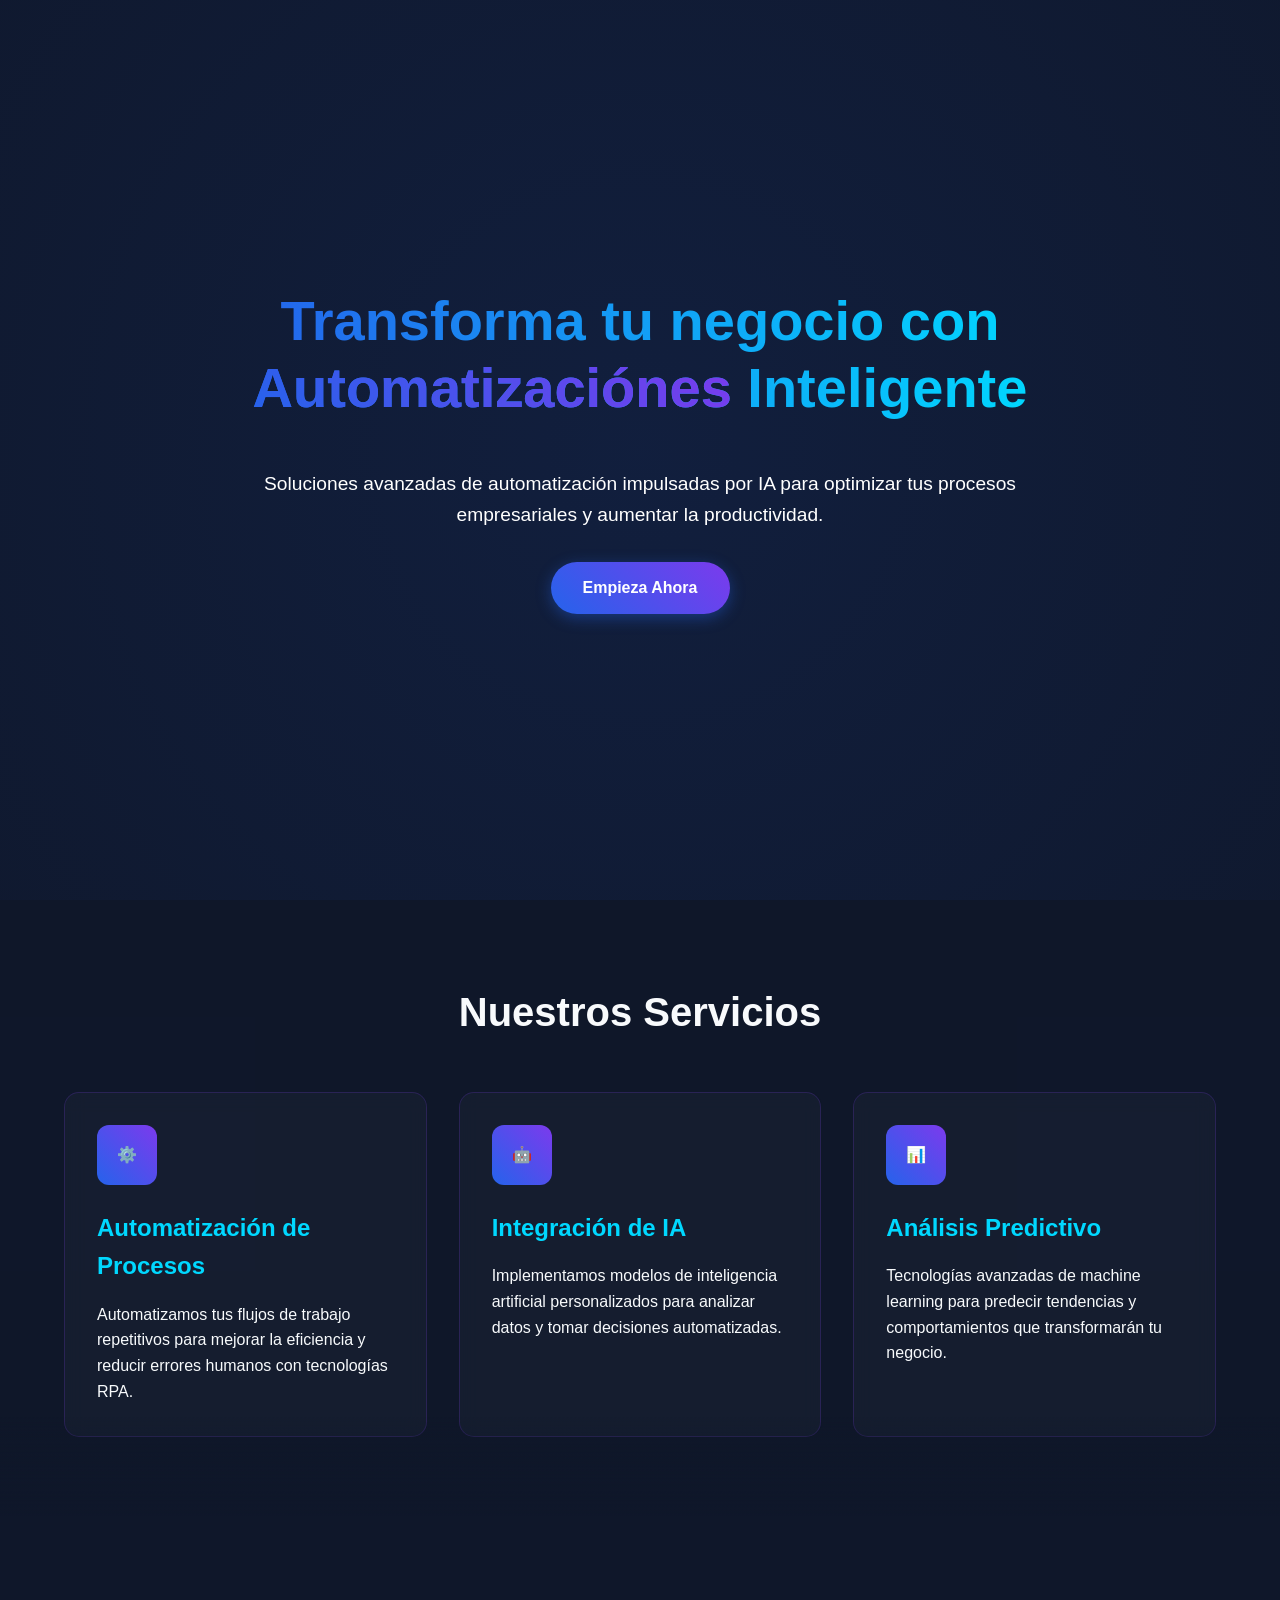
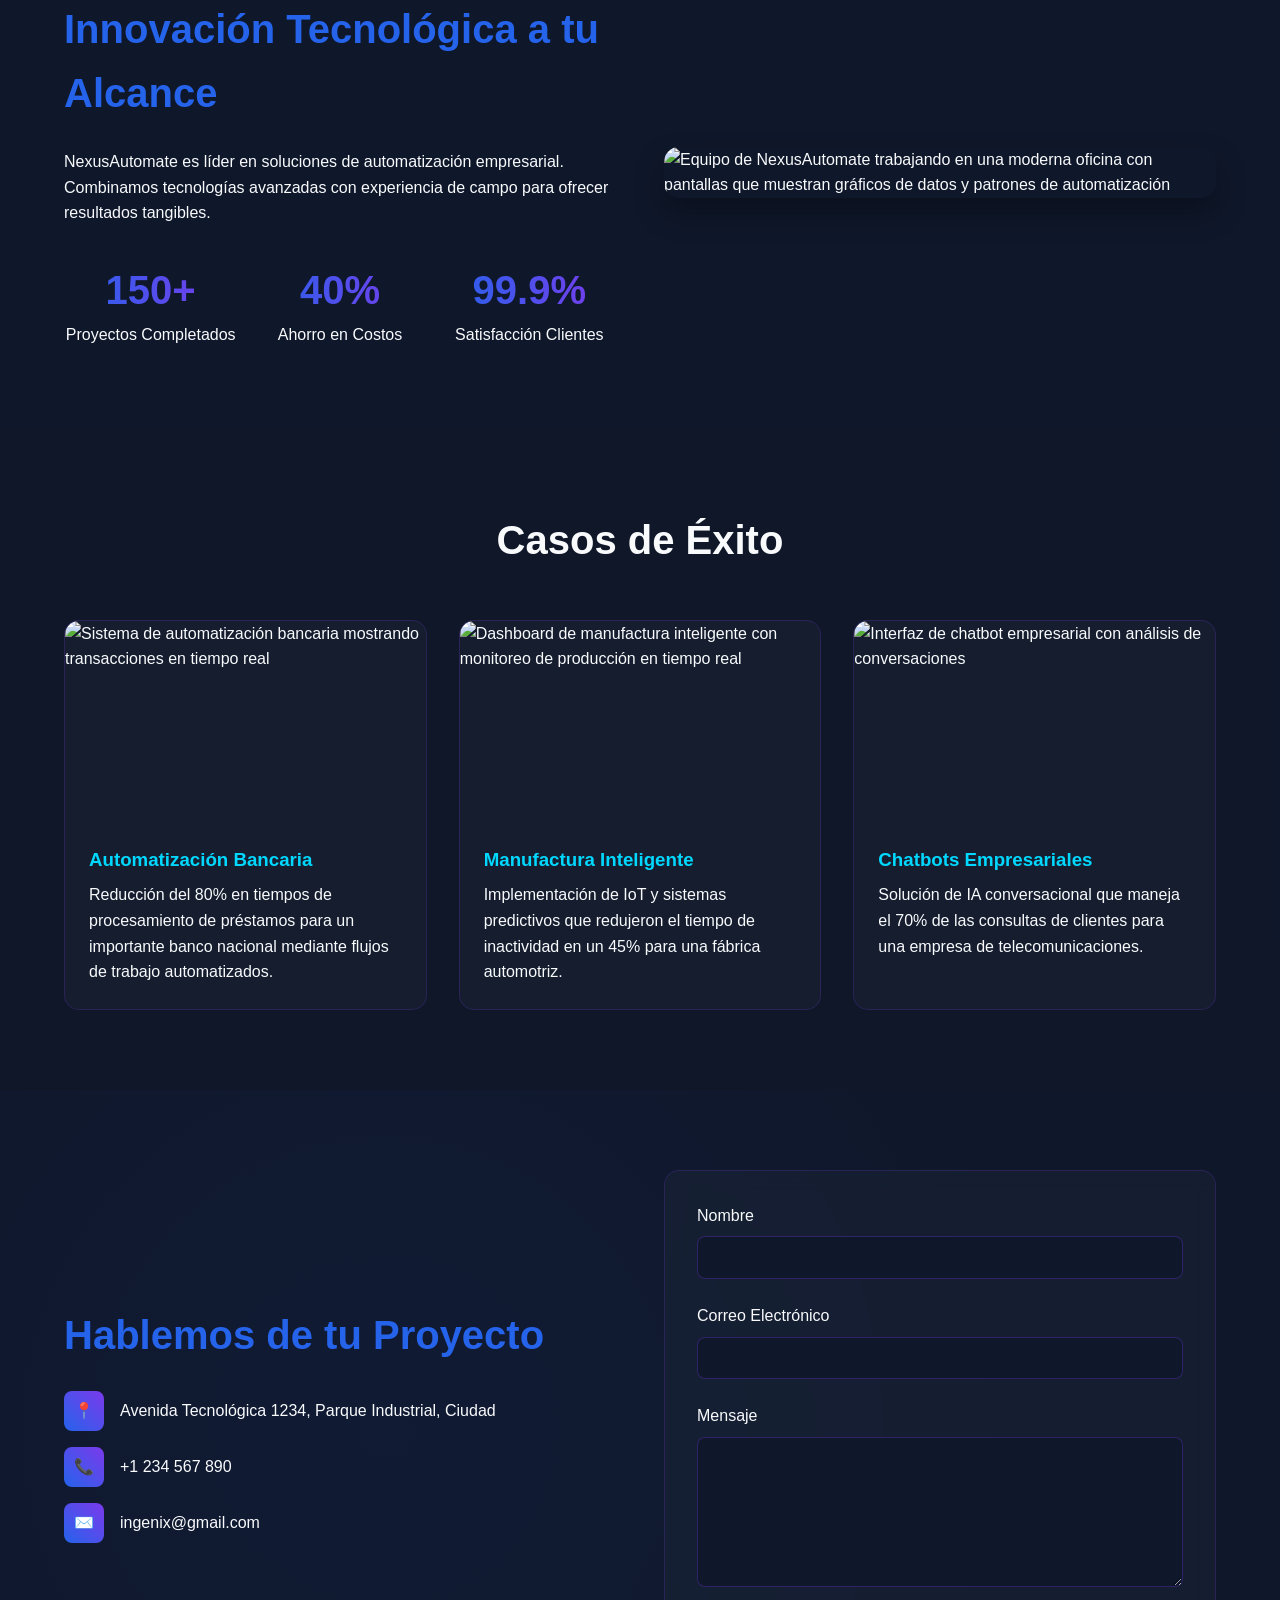
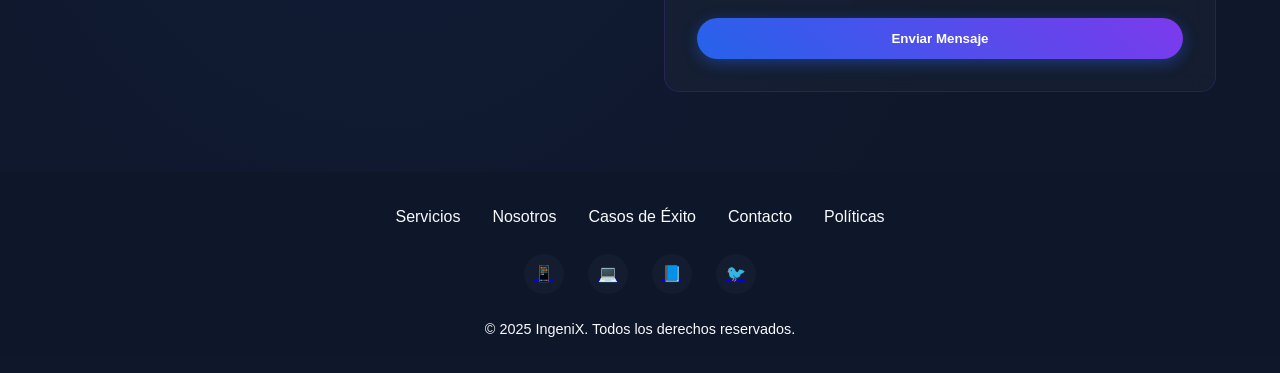
==== index.html @ 9fd2b4c0 "Add files via upload" ====
<!DOCTYPE html>
<html lang="es">
<head>
    <meta charset="UTF-8">
    <meta name="viewport" content="width=device-width, initial-scale=1.0">
    <title>IngeniX | Soluciones de Automatización Inteligentes</title>
    <link rel="stylesheet" href="style.css">
</head>
<body>
    <section class="hero">
        <div class="hero-content">
            <h1>Transforma tu negocio con <span class="floating" style="display: inline-block;">Automatizaciónes</span> Inteligente</h1>
            <p>Soluciones avanzadas de automatización impulsadas por IA para optimizar tus procesos empresariales y aumentar la productividad.</p>
            <a href="#contact" class="cta-button">Empieza Ahora</a>
        </div>
    </section>

    <section class="services" id="services">
        <div class="container">
            <h2 class="section-title">Nuestros Servicios</h2>
            <div class="services-grid">
                <div class="service-card">
                    <div class="service-icon">⚙️</div>
                    <h3>Automatización de Procesos</h3>
                    <p>Automatizamos tus flujos de trabajo repetitivos para mejorar la eficiencia y reducir errores humanos con tecnologías RPA.</p>
                </div>
                <div class="service-card">
                    <div class="service-icon">🤖</div>
                    <h3>Integración de IA</h3>
                    <p>Implementamos modelos de inteligencia artificial personalizados para analizar datos y tomar decisiones automatizadas.</p>
                </div>
                <div class="service-card">
                    <div class="service-icon">📊</div>
                    <h3>Análisis Predictivo</h3>
                    <p>Tecnologías avanzadas de machine learning para predecir tendencias y comportamientos que transformarán tu negocio.</p>
                </div>
            </div>
        </div>
    </section>

    <section class="about" id="about">
        <div class="container">
            <div class="about-content">
                <div class="about-text">
                    <h2>Innovación Tecnológica a tu Alcance</h2>
                    <p>NexusAutomate es líder en soluciones de automatización empresarial. Combinamos tecnologías avanzadas con experiencia de campo para ofrecer resultados tangibles.</p>

                    <div class="stats">
                        <div class="stat-item">
                            <div class="stat-value">150+</div>
                            <div>Proyectos Completados</div>
                        </div>
                        <div class="stat-item">
                            <div class="stat-value">40%</div>
                            <div>Ahorro en Costos</div>
                        </div>
                        <div class="stat-item">
                            <div class="stat-value">99.9%</div>
                            <div>Satisfacción Clientes</div>
                        </div>
                    </div>
                </div>
                <div class="about-image">
                    <img src="https://storage.googleapis.com/workspace-0f70711f-8b4e-4d94-86f1-2a93ccde5887/image/3422d095-129b-4bb7-bd1a-e7a0926d575b.png" alt="Equipo de NexusAutomate trabajando en una moderna oficina con pantallas que muestran gráficos de datos y patrones de automatización" />
                </div>
            </div>
        </div>
    </section>

    <section class="case-studies" id="cases">
        <div class="container">
            <h2 class="section-title">Casos de Éxito</h2>
            <div class="case-grid">
                <div class="case-card">
                    <div class="case-image">
                        <img src="https://storage.googleapis.com/workspace-0f70711f-8b4e-4d94-86f1-2a93ccde5887/image/0974083e-c2f6-4969-8694-b67a1f6c43ae.png" alt="Sistema de automatización bancaria mostrando transacciones en tiempo real" />
                    </div>
                    <div class="case-content">
                        <h3>Automatización Bancaria</h3>
                        <p>Reducción del 80% en tiempos de procesamiento de préstamos para un importante banco nacional mediante flujos de trabajo automatizados.</p>
                    </div>
                </div>
                <div class="case-card">
                    <div class="case-image">
                        <img src="https://storage.googleapis.com/workspace-0f70711f-8b4e-4d94-86f1-2a93ccde5887/image/84c6c87b-a463-4260-8900-f6d0f84d41d7.png" alt="Dashboard de manufactura inteligente con monitoreo de producción en tiempo real" />
                    </div>
                    <div class="case-content">
                        <h3>Manufactura Inteligente</h3>
                        <p>Implementación de IoT y sistemas predictivos que redujeron el tiempo de inactividad en un 45% para una fábrica automotriz.</p>
                    </div>
                </div>
                <div class="case-card">
                    <div class="case-image">
                        <img src="https://storage.googleapis.com/workspace-0f70711f-8b4e-4d94-86f1-2a93ccde5887/image/a8f87704-43f7-4718-9795-be87375d8d53.png" alt="Interfaz de chatbot empresarial con análisis de conversaciones" />
                    </div>
                    <div class="case-content">
                        <h3>Chatbots Empresariales</h3>
                        <p>Solución de IA conversacional que maneja el 70% de las consultas de clientes para una empresa de telecomunicaciones.</p>
                    </div>
                </div>
            </div>
        </div>
    </section>

    <section class="contact" id="contact">
        <div class="container">
            <div class="contact-container">
                <div class="contact-info">
                    <h2>Hablemos de tu Proyecto</h2>
                    <div class="contact-item">
                        <div class="contact-icon">📍</div>
                        <div>Avenida Tecnológica 1234, Parque Industrial, Ciudad</div>
                    </div>
                    <div class="contact-item">
                        <div class="contact-icon">📞</div>
                        <div>+1 234 567 890</div>
                    </div>
                    <div class="contact-item">
                        <div class="contact-icon">✉️</div>
                        <div>ingenix@gmail.com</div>
                    </div>
                </div>
                <div class="contact-form">
                    <form id="contactForm">
                        <div class="form-group">
                            <label for="name">Nombre</label>
                            <input type="text" id="name" class="form-control" required>
                        </div>
                        <div class="form-group">
                            <label for="email">Correo Electrónico</label>
                            <input type="email" id="email" class="form-control" required>
                        </div>
                        <div class="form-group">
                            <label for="message">Mensaje</label>
                            <textarea id="message" class="form-control" required></textarea>
                        </div>
                        <button type="submit" class="cta-button" style="width: 100%;">Enviar Mensaje</button>
                    </form>
                </div>
            </div>
        </div>
    </section>

    <footer>
        <div class="container">
            <div class="footer-links">
                <a href="#services">Servicios</a>
                <a href="#about">Nosotros</a>
                <a href="#cases">Casos de Éxito</a>
                <a href="#contact">Contacto</a>
                <a href="#">Políticas</a>
            </div>
            <div class="social-links">
                <a href="#" class="social-link">📱</a>
                <a href="#" class="social-link">💻</a>
                <a href="#" class="social-link">📘</a>
                <a href="#" class="social-link">🐦</a>
            </div>
            <div class="copyright">
                © 2025 IngeniX. Todos los derechos reservados.
            </div>
        </div>
    </footer>

    <script>
        // Smooth scrolling for anchor links
        document.querySelectorAll('a[href^="#"]').forEach(anchor => {
            anchor.addEventListener('click', function (e) {
                e.preventDefault();

                document.querySelector(this.getAttribute('href')).scrollIntoView({
                    behavior: 'smooth'
                });
            });
        });

        // Form submission
        document.getElementById('contactForm').addEventListener('submit', function(e) {
            e.preventDefault();
            alert('Gracias por tu mensaje. Nos pondremos en contacto contigo pronto.');
            this.reset();
        });

        // Animation on scroll
        function animateOnScroll() {
            const elements = document.querySelectorAll('.service-card, .case-card, .stat-item');

            elements.forEach(element => {
                const elementPosition = element.getBoundingClientRect().top;
                const screenPosition = window.innerHeight / 1.3;

                if(elementPosition < screenPosition) {
                    element.style.opacity = '1';
                    element.style.transform = 'translateY(0)';
                }
            });
        }

        // Initialize elements with opacity 0 for animation
        document.querySelectorAll('.service-card, .case-card, .stat-item').forEach(element => {
            element.style.opacity = '0';
            element.style.transform = 'translateY(20px)';
            element.style.transition = 'all 0.6s ease';
        });

        window.addEventListener('scroll', animateOnScroll);
        window.addEventListener('load', animateOnScroll);
    </script>
</body>
</html>
---- style.css ----
:root {
            --primary: #2563eb;
            --primary-dark: #1d4ed8;
            --secondary: #7c3aed;
            --accent: #00d8ff;
            --dark: #0f172a;
            --light: #f8fafc;
            --gray: #64748b;
            --success: #10b981;
        }

        * {
            margin: 0;
            padding: 0;
            box-sizing: border-box;
            font-family: 'Segoe UI', Tahoma, Geneva, Verdana, sans-serif;
        }

        body {
            background-color: var(--dark);
            color: var(--light);
            line-height: 1.6;
        }

        .container {
            width: 90%;
            max-width: 1200px;
            margin: 0 auto;
        }

        /* Hero Section */
        .hero {
            height: 100vh;
            display: flex;
            flex-direction: column;
            justify-content: center;
            position: relative;
            overflow: hidden;
        }

        .hero::before {
            content: '';
            position: absolute;
            top: -50%;
            left: -50%;
            width: 200%;
            height: 200%;
            background: radial-gradient(circle, rgba(37,99,235,0.1) 0%, rgba(0,0,0,0) 70%);
            animation: pulse 15s infinite alternate;
            z-index: -1;
        }

        @keyframes pulse {
            0% { transform: scale(1); opacity: 0.5; }
            100% { transform: scale(1.2); opacity: 0.8; }
        }

        .hero-content {
            text-align: center;
            max-width: 800px;
            margin: 0 auto;
        }

        .hero h1 {
            font-size: 3.5rem;
            margin-bottom: 1.5rem;
            background: linear-gradient(to right, var(--primary), var(--accent));
            -webkit-background-clip: text;
            -webkit-text-fill-color: transparent;
            line-height: 1.2;
        }

        .hero p {
            font-size: 1.2rem;
            color: var(--gray);
            margin-bottom: 2rem;
            color: white;
        }

        .cta-button {
            display: inline-block;
            padding: 0.8rem 2rem;
            background: linear-gradient(45deg, var(--primary), var(--secondary));
            color: white;
            border-radius: 50px;
            text-decoration: none;
            font-weight: bold;
            transition: all 0.3s ease;
            border: none;
            cursor: pointer;
            box-shadow: 0 4px 15px rgba(37, 99, 235, 0.4);
        }

        .cta-button:hover {
            transform: translateY(-3px);
            box-shadow: 0 8px 20px rgba(37, 99, 235, 0.6);
        }

        /* Services Section */
        .services {
            padding: 5rem 0;
            background-color: rgba(15, 23, 42, 0.8);
            position: relative;
        }

        .services::after {
            content: '';
            position: absolute;
            bottom: 0;
            left: 0;
            width: 100%;
            height: 100px;
            background: linear-gradient(to bottom, rgba(15,23,42,0), var(--dark));
            z-index: 1;
        }

        .section-title {
            text-align: center;
            margin-bottom: 3rem;
            font-size: 2.5rem;
        }

        .services-grid {
            display: grid;
            grid-template-columns: repeat(auto-fit, minmax(300px, 1fr));
            gap: 2rem;
        }

        .service-card {
            background: rgba(30, 41, 59, 0.4);
            border-radius: 15px;
            padding: 2rem;
            transition: all 0.3s ease;
            backdrop-filter: blur(10px);
            border: 1px solid rgba(124, 58, 237, 0.2);
        }

        .service-card:hover {
            transform: translateY(-10px);
            box-shadow: 0 15px 30px rgba(37, 99, 235, 0.2);
            border-color: rgba(124, 58, 237, 0.5);
        }

        .service-icon {
            width: 60px;
            height: 60px;
            background: linear-gradient(45deg, var(--primary), var(--secondary));
            border-radius: 12px;
            display: flex;
            align-items: center;
            justify-content: center;
            margin-bottom: 1.5rem;
        }

        .service-card h3 {
            font-size: 1.5rem;
            margin-bottom: 1rem;
            color: var(--accent);
        }

        /* About Section */
        .about {
            padding: 5rem 0;
            position: relative;
        }

        .about-content {
            display: grid;
            grid-template-columns: 1fr 1fr;
            gap: 3rem;
            align-items: center;
        }

        .about-image {
            position: relative;
            border-radius: 15px;
            overflow: hidden;
            box-shadow: 0 15px 30px rgba(0, 0, 0, 0.3);
        }

        .about-image img {
            width: 100%;
            height: auto;
            display: block;
        }

        .about-text h2 {
            font-size: 2.5rem;
            margin-bottom: 1.5rem;
            color: var(--primary);
        }

        .stats {
            display: grid;
            grid-template-columns: repeat(3, 1fr);
            gap: 1rem;
            margin-top: 2rem;
        }

        .stat-item {
            text-align: center;
        }

        .stat-value {
            font-size: 2.5rem;
            font-weight: bold;
            background: linear-gradient(to right, var(--primary), var(--secondary));
            -webkit-background-clip: text;
            -webkit-text-fill-color: transparent;
        }

        /* Case Studies */
        .case-studies {
            padding: 5rem 0;
            background: rgba(15, 23, 42, 0.8);
        }

        .case-grid {
            display: grid;
            grid-template-columns: repeat(auto-fit, minmax(300px, 1fr));
            gap: 2rem;
        }

        .case-card {
            background: rgba(30, 41, 59, 0.4);
            border-radius: 15px;
            overflow: hidden;
            transition: all 0.3s ease;
            border: 1px solid rgba(124, 58, 237, 0.2);
        }

        .case-card:hover {
            transform: translateY(-10px);
            box-shadow: 0 15px 30px rgba(37, 99, 235, 0.2);
        }

        .case-image {
            height: 200px;
            overflow: hidden;
        }

        .case-image img {
            width: 100%;
            height: 100%;
            object-fit: cover;
            transition: transform 0.5s ease;
        }

        .case-card:hover .case-image img {
            transform: scale(1.1);
        }

        .case-content {
            padding: 1.5rem;
        }

        .case-content h3 {
            margin-bottom: 0.5rem;
            color: var(--accent);
        }

        /* Contact Section */
        .contact {
            padding: 5rem 0;
            position: relative;
        }

        .contact::before {
            content: '';
            position: absolute;
            top: 0;
            left: 0;
            width: 100%;
            height: 100%;
            background: radial-gradient(circle at 30% 50%, rgba(37,99,235,0.05) 0%, rgba(0,0,0,0) 70%);
            z-index: -1;
        }

        .contact-container {
            display: grid;
            grid-template-columns: 1fr 1fr;
            gap: 3rem;
        }

        .contact-info {
            display: flex;
            flex-direction: column;
            justify-content: center;
        }

        .contact-info h2 {
            font-size: 2.5rem;
            margin-bottom: 1.5rem;
            color: var(--primary);
        }

        .contact-item {
            display: flex;
            align-items: center;
            margin-bottom: 1rem;
        }

        .contact-icon {
            width: 40px;
            height: 40px;
            background: linear-gradient(45deg, var(--primary), var(--secondary));
            border-radius: 8px;
            display: flex;
            align-items: center;
            justify-content: center;
            margin-right: 1rem;
        }

        .contact-form {
            background: rgba(30, 41, 59, 0.4);
            border-radius: 15px;
            padding: 2rem;
            backdrop-filter: blur(10px);
            border: 1px solid rgba(124, 58, 237, 0.2);
        }

        .form-group {
            margin-bottom: 1.5rem;
        }

        .form-group label {
            display: block;
            margin-bottom: 0.5rem;
            color: var(--white);
        }

        .form-control {
            width: 100%;
            padding: 0.8rem 1rem;
            background: rgba(15, 23, 42, 0.7);
            border: 1px solid rgba(124, 58, 237, 0.3);
            border-radius: 8px;
            color: white;
            transition: all 0.3s ease;
        }

        .form-control:focus {
            outline: none;
            border-color: var(--accent);
            box-shadow: 0 0 10px rgba(0, 216, 255, 0.3);
        }

        textarea.form-control {
            min-height: 150px;
            resize: vertical;
        }

        /* Footer */
        footer {
            padding: 2rem 0;
            background: rgba(15, 23, 42, 0.9);
            text-align: center;
        }

        .footer-links {
            display: flex;
            justify-content: center;
            gap: 2rem;
            margin-bottom: 1.5rem;
        }

        .footer-links a {
            color: var(--white);
            text-decoration: none;
            transition: color 0.3s ease;
        }

        .footer-links a:hover {
            color: var(--accent);
        }

        .social-links {
            display: flex;
            justify-content: center;
            gap: 1.5rem;
            margin-bottom: 1.5rem;
        }

        .social-link {
            width: 40px;
            height: 40px;
            background: rgba(30, 41, 59, 0.4);
            border-radius: 50%;
            display: flex;
            align-items: center;
            justify-content: center;
            transition: all 0.3s ease;
        }

        .social-link:hover {
            background: linear-gradient(45deg, var(--primary), var(--secondary));
            transform: translateY(-5px);
        }

        .copyright {
            color: var(--white);
            font-size: 0.9rem;
        }

        /* Responsive Design */
        @media (max-width: 992px) {
            .hero h1 {
                font-size: 2.8rem;
            }

            .about-content {
                grid-template-columns: 1fr;
            }

            .about-image {
                order: -1;
            }

            .contact-container {
                grid-template-columns: 1fr;
            }
        }

        @media (max-width: 768px) {
            .hero h1 {
                font-size: 2.2rem;
            }

            .hero p {
                font-size: 1rem;
            }

            .section-title {
                font-size: 2rem;
            }

            .stats {
                grid-template-columns: 1fr;
                gap: 1.5rem;
            }
        }

        /* Animations */
        @keyframes float {
            0%, 100% { transform: translateY(0); }
            50% { transform: translateY(-20px); }
        }

        .floating {
            animation: float 6s ease-in-out infinite;
           font-size: 3.5rem;
            margin-bottom: 1.5rem;
            background: linear-gradient(45deg, var(--primary), var(--secondary));
            -webkit-background-clip: text;
            -webkit-text-fill-color: transparent;
            line-height: 1.2;
        }
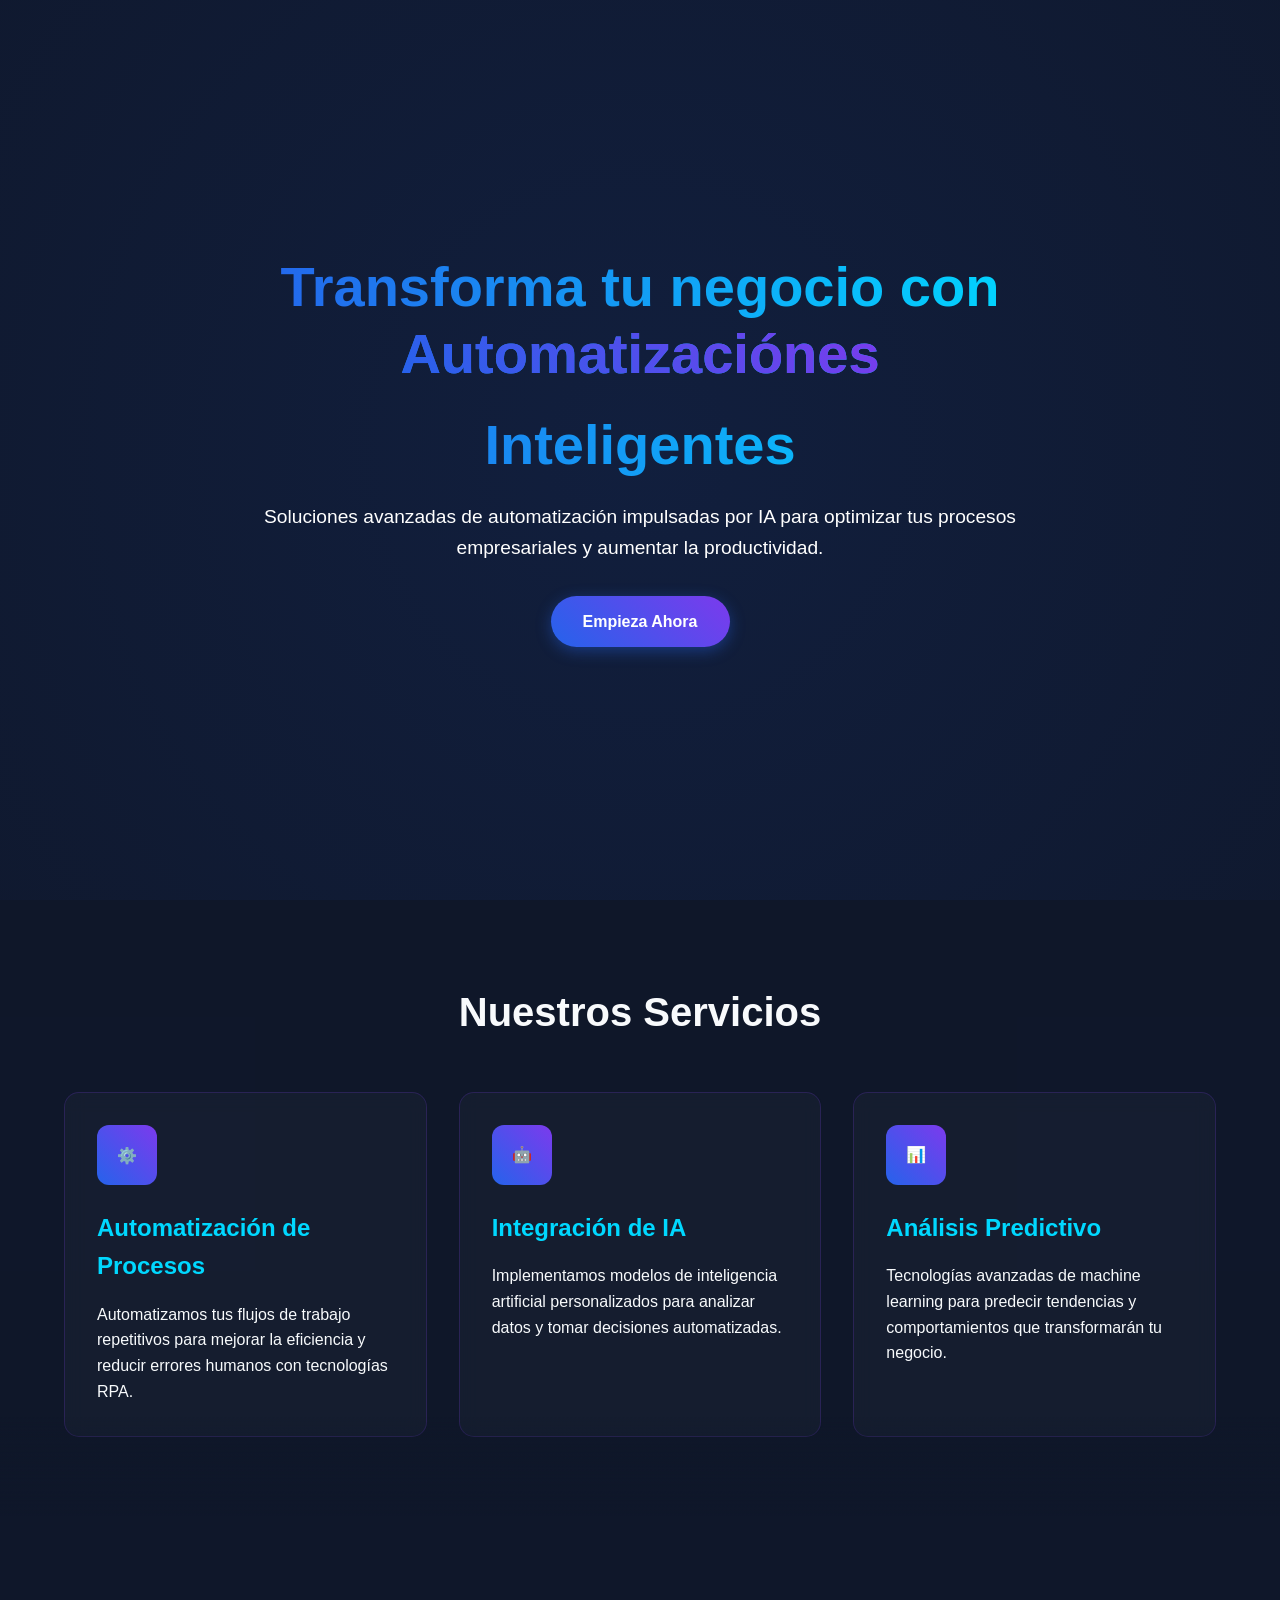
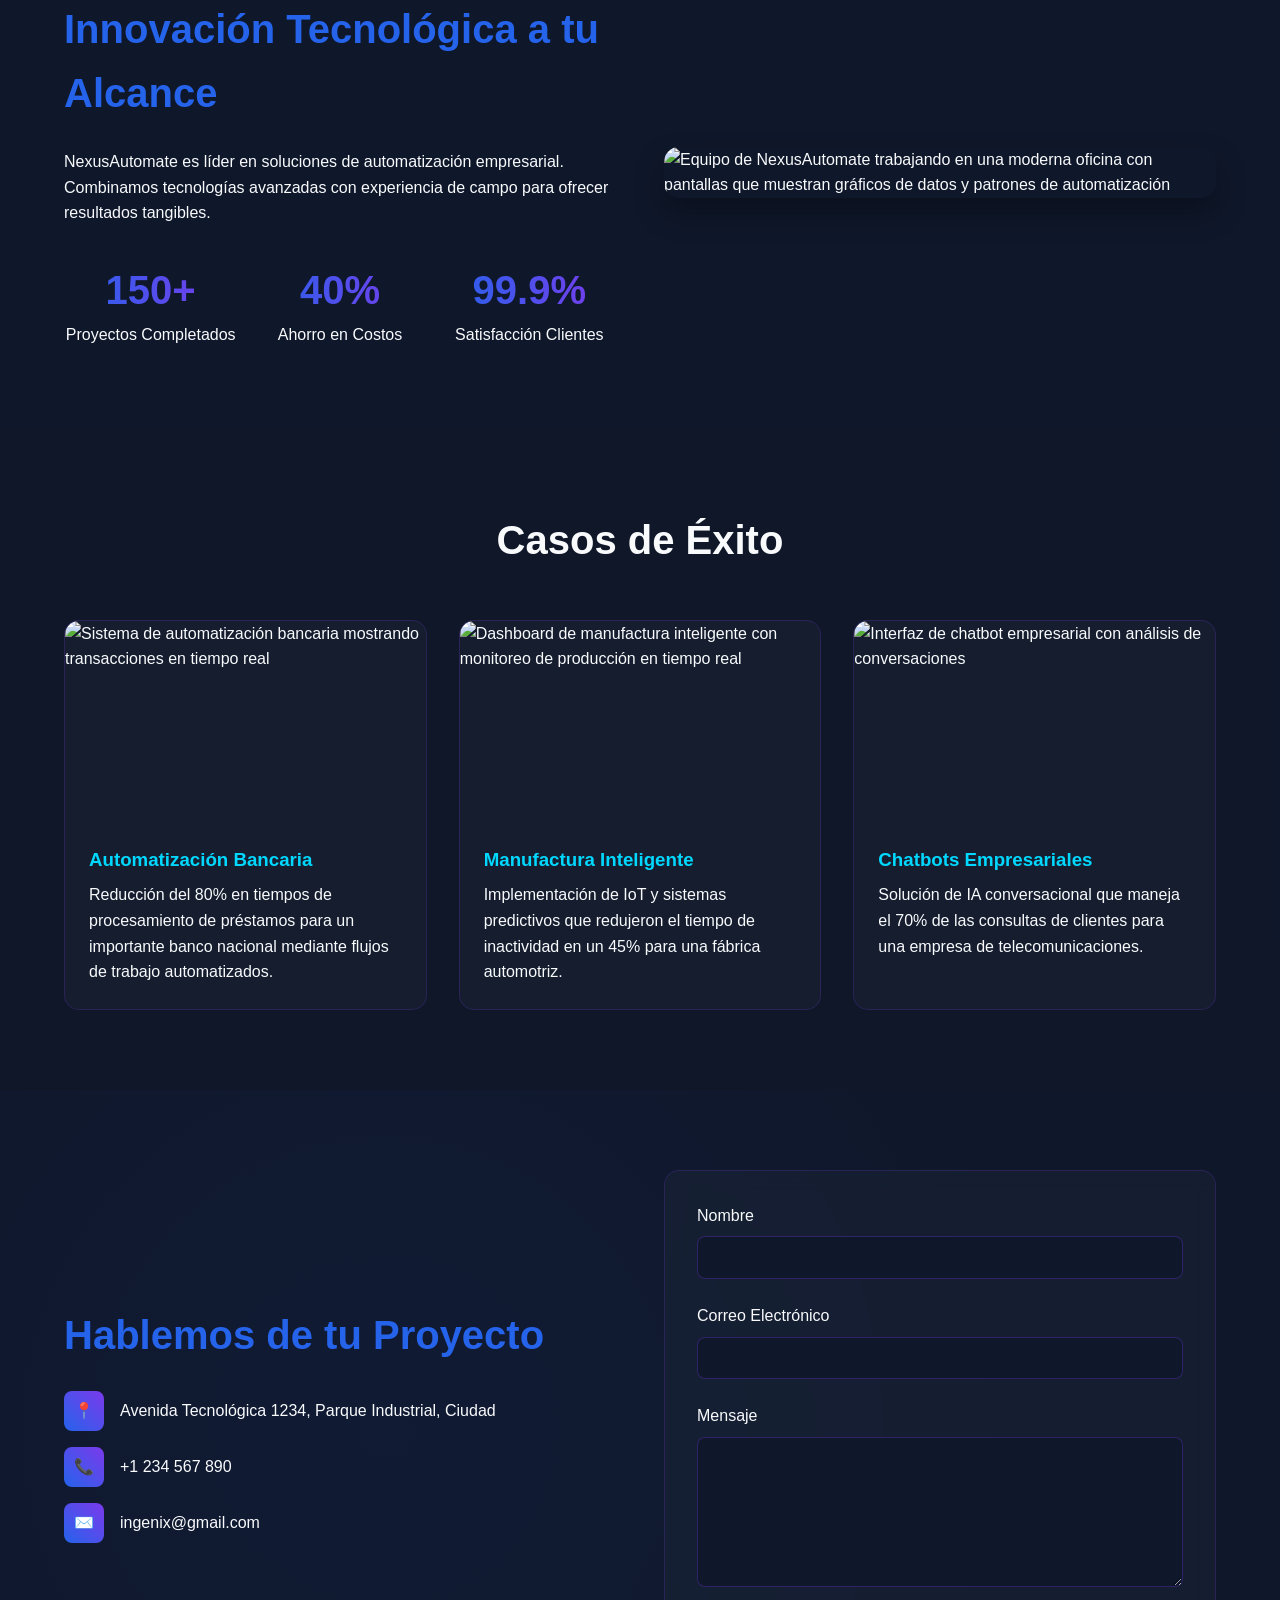
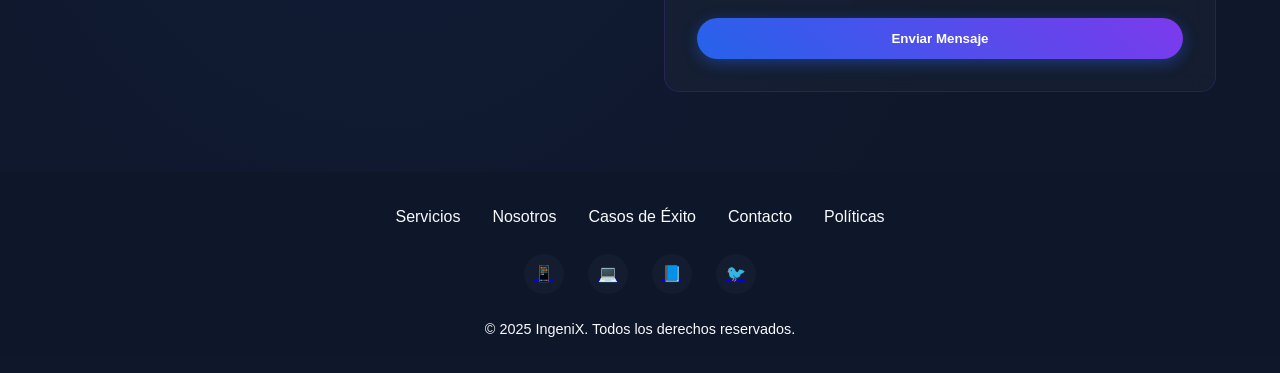
==== commit 7a488d7d: "Update index.html" ====
--- a/index.html
+++ b/index.html
@@ -9,7 +9,7 @@
 <body>
     <section class="hero">
         <div class="hero-content">
-            <h1>Transforma tu negocio con <span class="floating" style="display: inline-block;">Automatizaciónes</span> Inteligente</h1>
+            <h1>Transforma tu negocio con <span class="floating" style="display: inline-block;">Automatizaciónes</span> Inteligentes</h1>
             <p>Soluciones avanzadas de automatización impulsadas por IA para optimizar tus procesos empresariales y aumentar la productividad.</p>
             <a href="#contact" class="cta-button">Empieza Ahora</a>
         </div>
@@ -207,4 +207,4 @@
         window.addEventListener('load', animateOnScroll);
     </script>
 </body>
-</html>+</html>
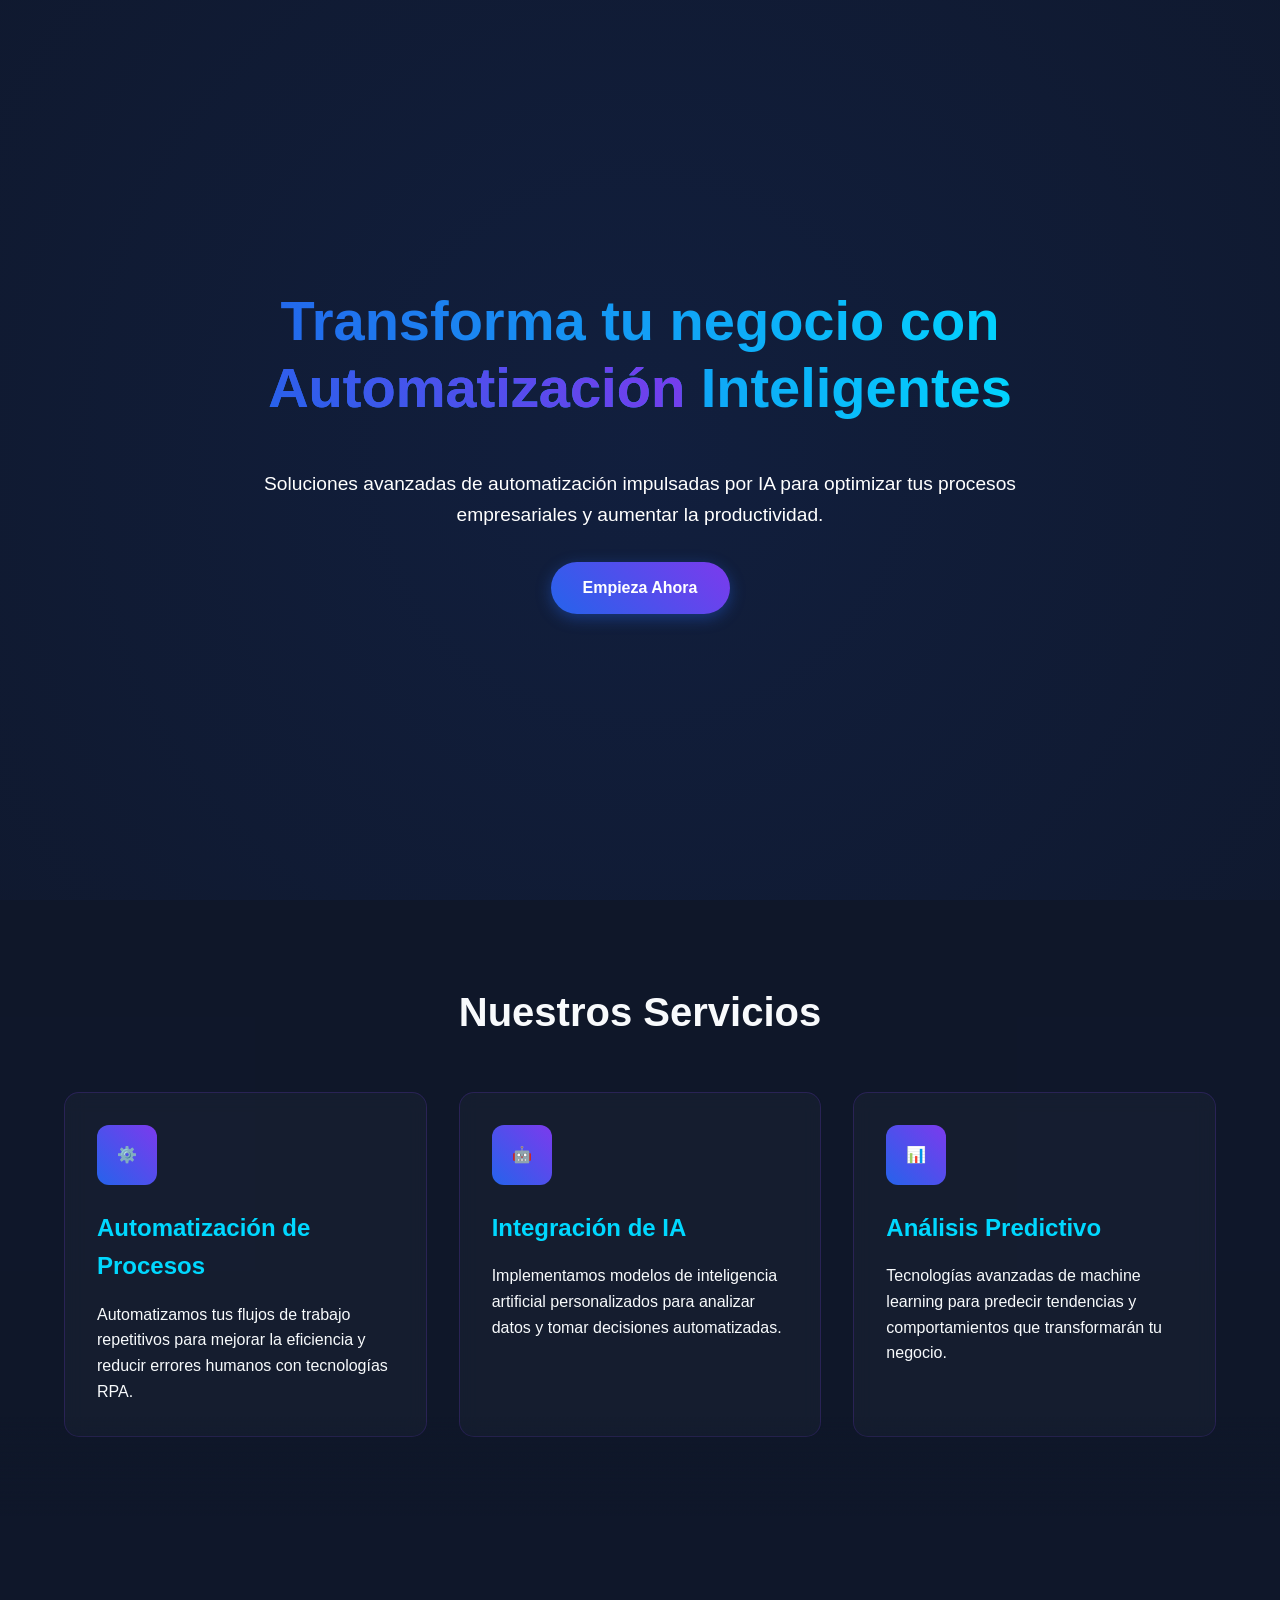
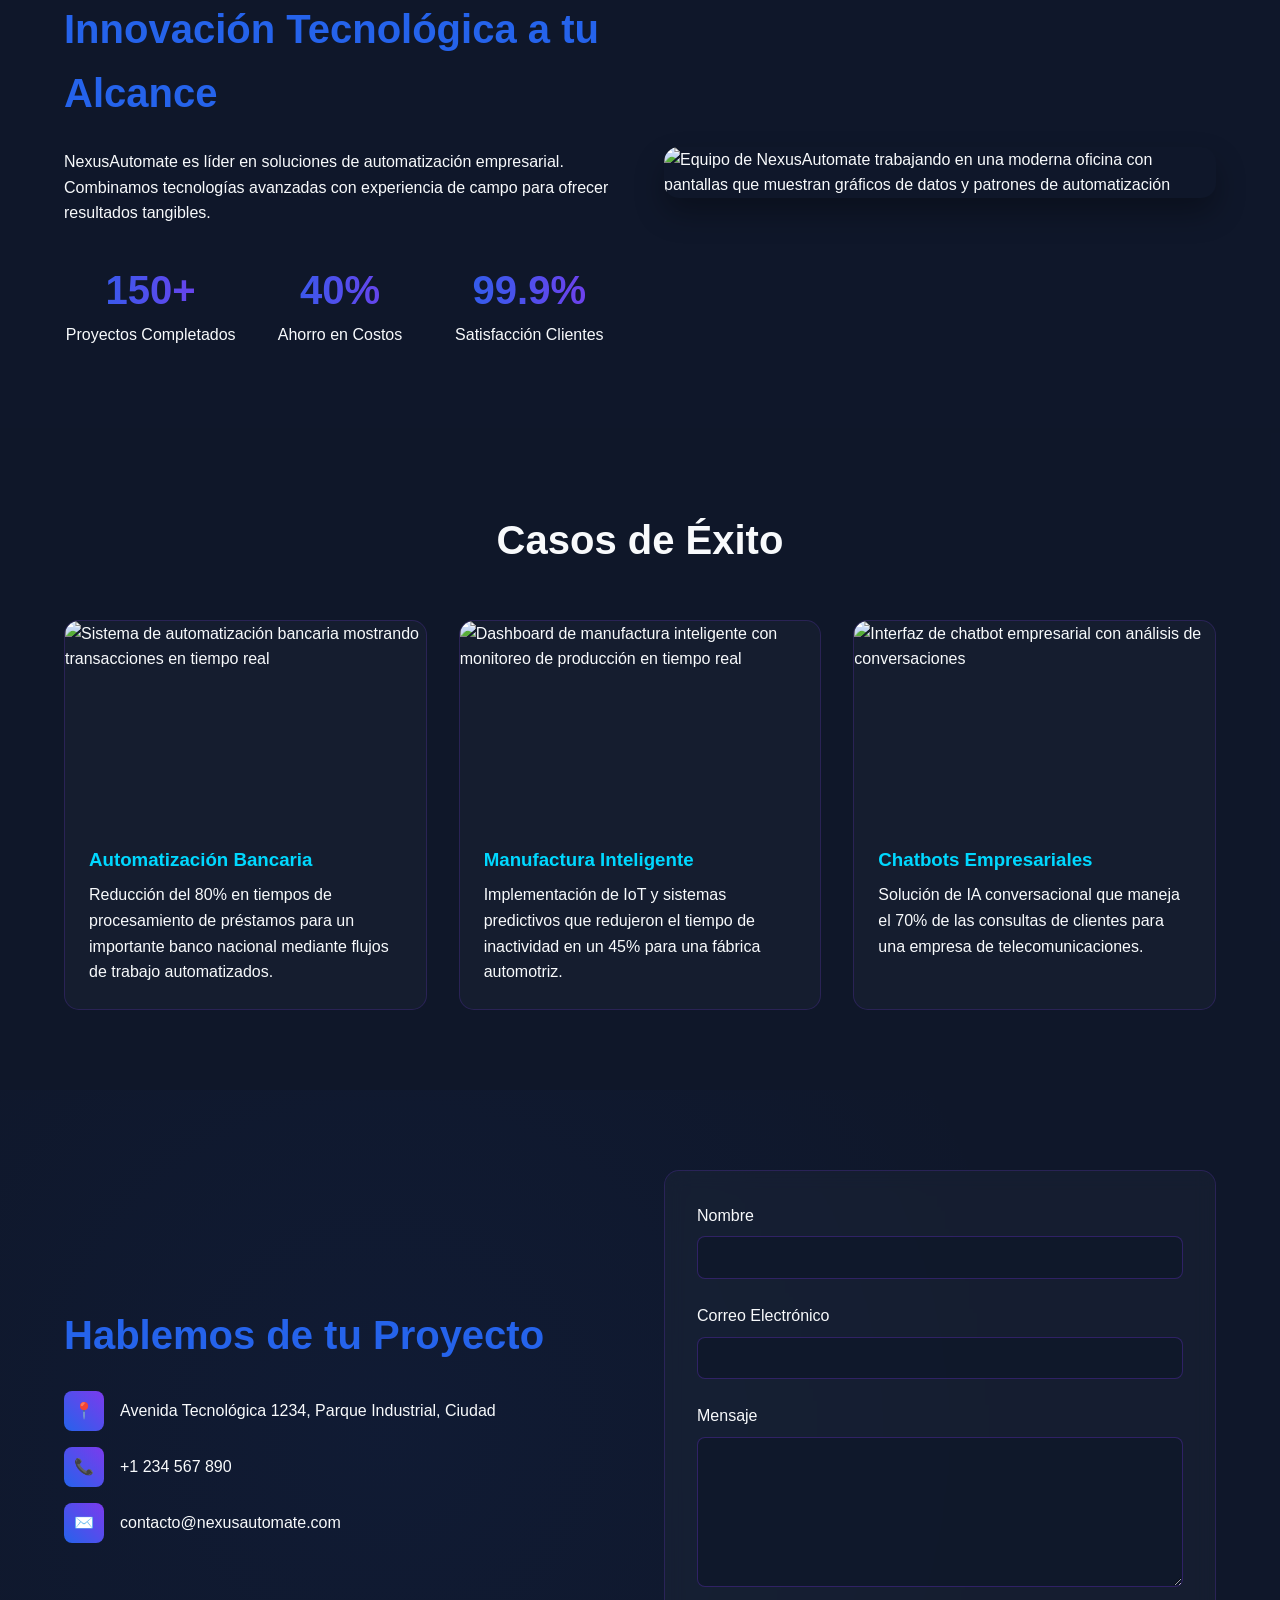
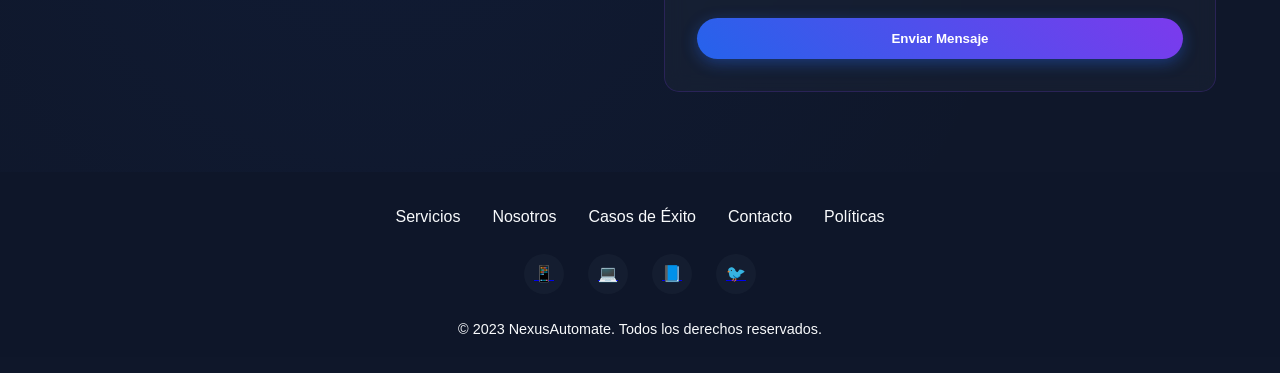
==== commit c62393a4: "Update index.html Actualizacion de la lading page" ====
--- a/index.html
+++ b/index.html
@@ -9,7 +9,7 @@
 <body>
     <section class="hero">
         <div class="hero-content">
-            <h1>Transforma tu negocio con <span class="floating" style="display: inline-block;">Automatizaciónes</span> Inteligentes</h1>
+            <h1>Transforma tu negocio con <span class="floating" style="display: inline-block;">Automatización</span> Inteligentes</h1>
             <p>Soluciones avanzadas de automatización impulsadas por IA para optimizar tus procesos empresariales y aumentar la productividad.</p>
             <a href="#contact" class="cta-button">Empieza Ahora</a>
         </div>
@@ -117,7 +117,7 @@
                     </div>
                     <div class="contact-item">
                         <div class="contact-icon">✉️</div>
-                        <div>ingenix@gmail.com</div>
+                        <div>contacto@nexusautomate.com</div>
                     </div>
                 </div>
                 <div class="contact-form">
@@ -157,7 +157,7 @@
                 <a href="#" class="social-link">🐦</a>
             </div>
             <div class="copyright">
-                © 2025 IngeniX. Todos los derechos reservados.
+                © 2023 NexusAutomate. Todos los derechos reservados.
             </div>
         </div>
     </footer>
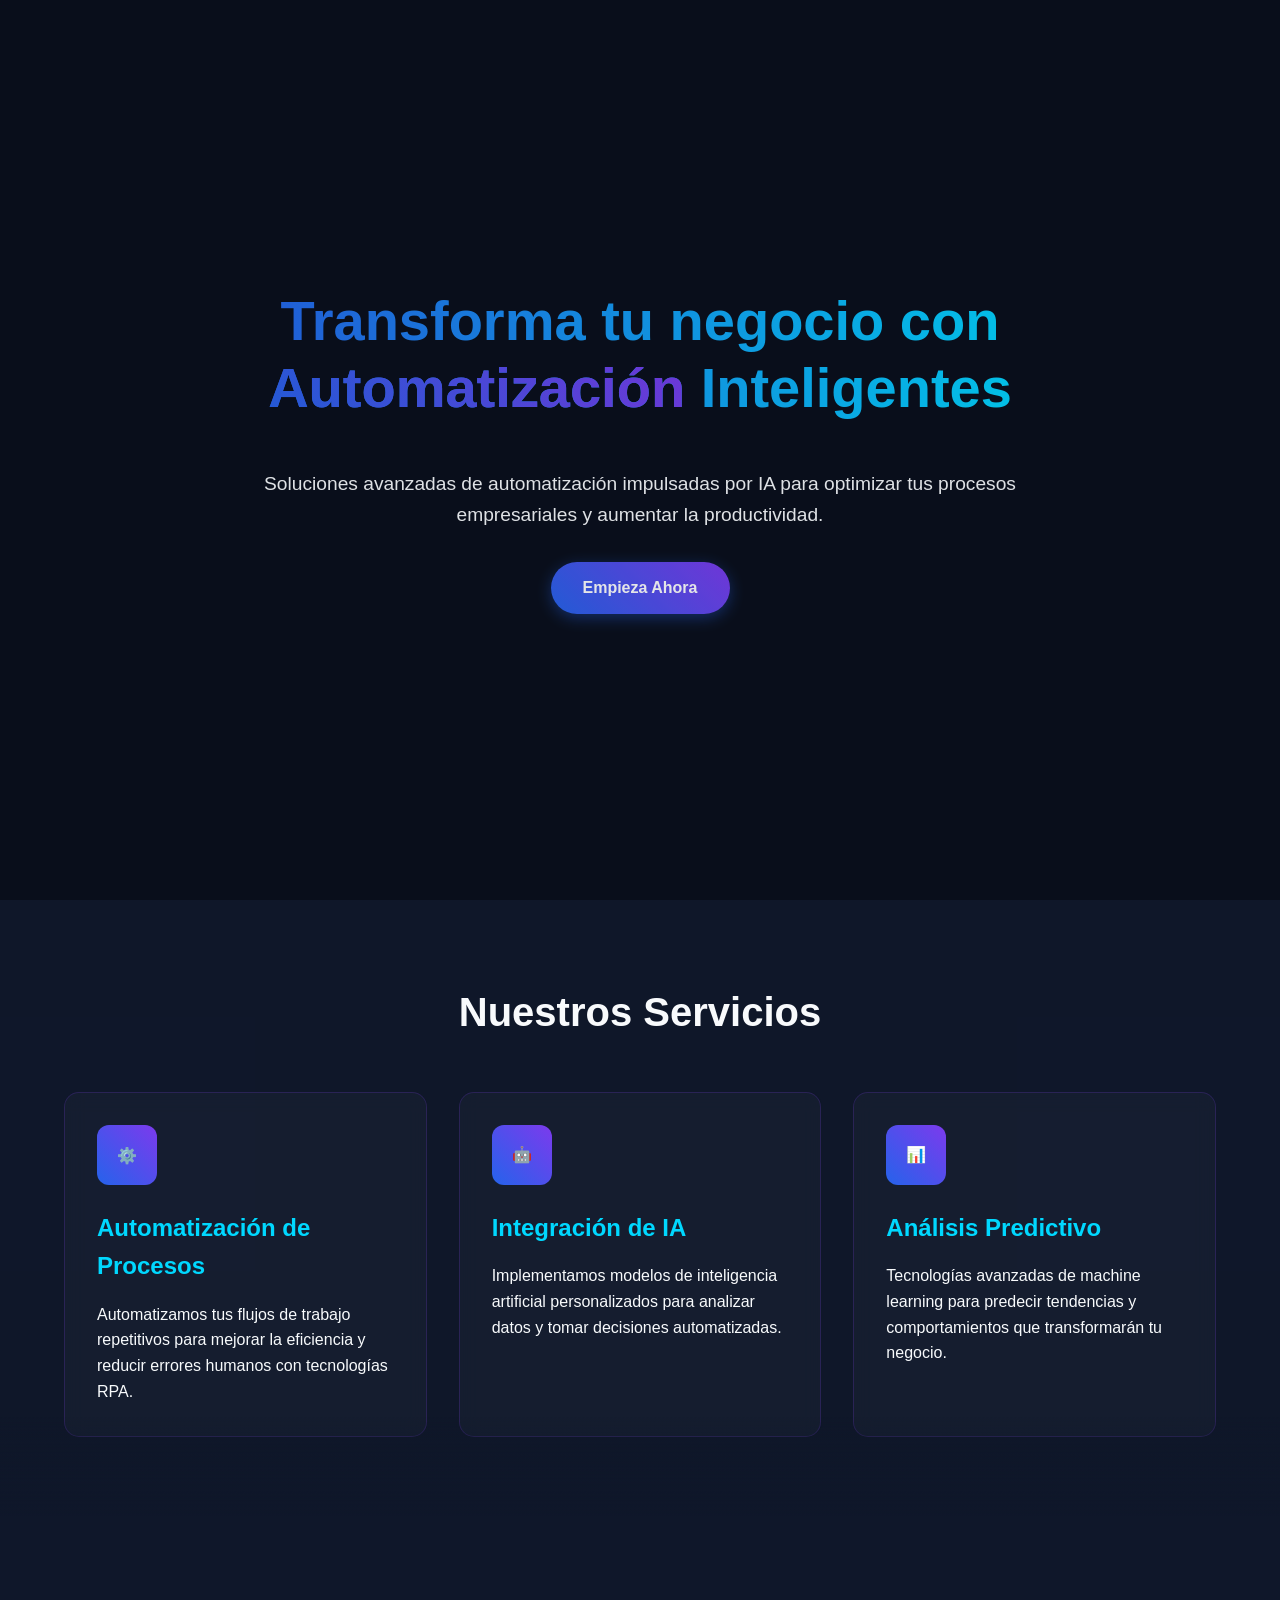
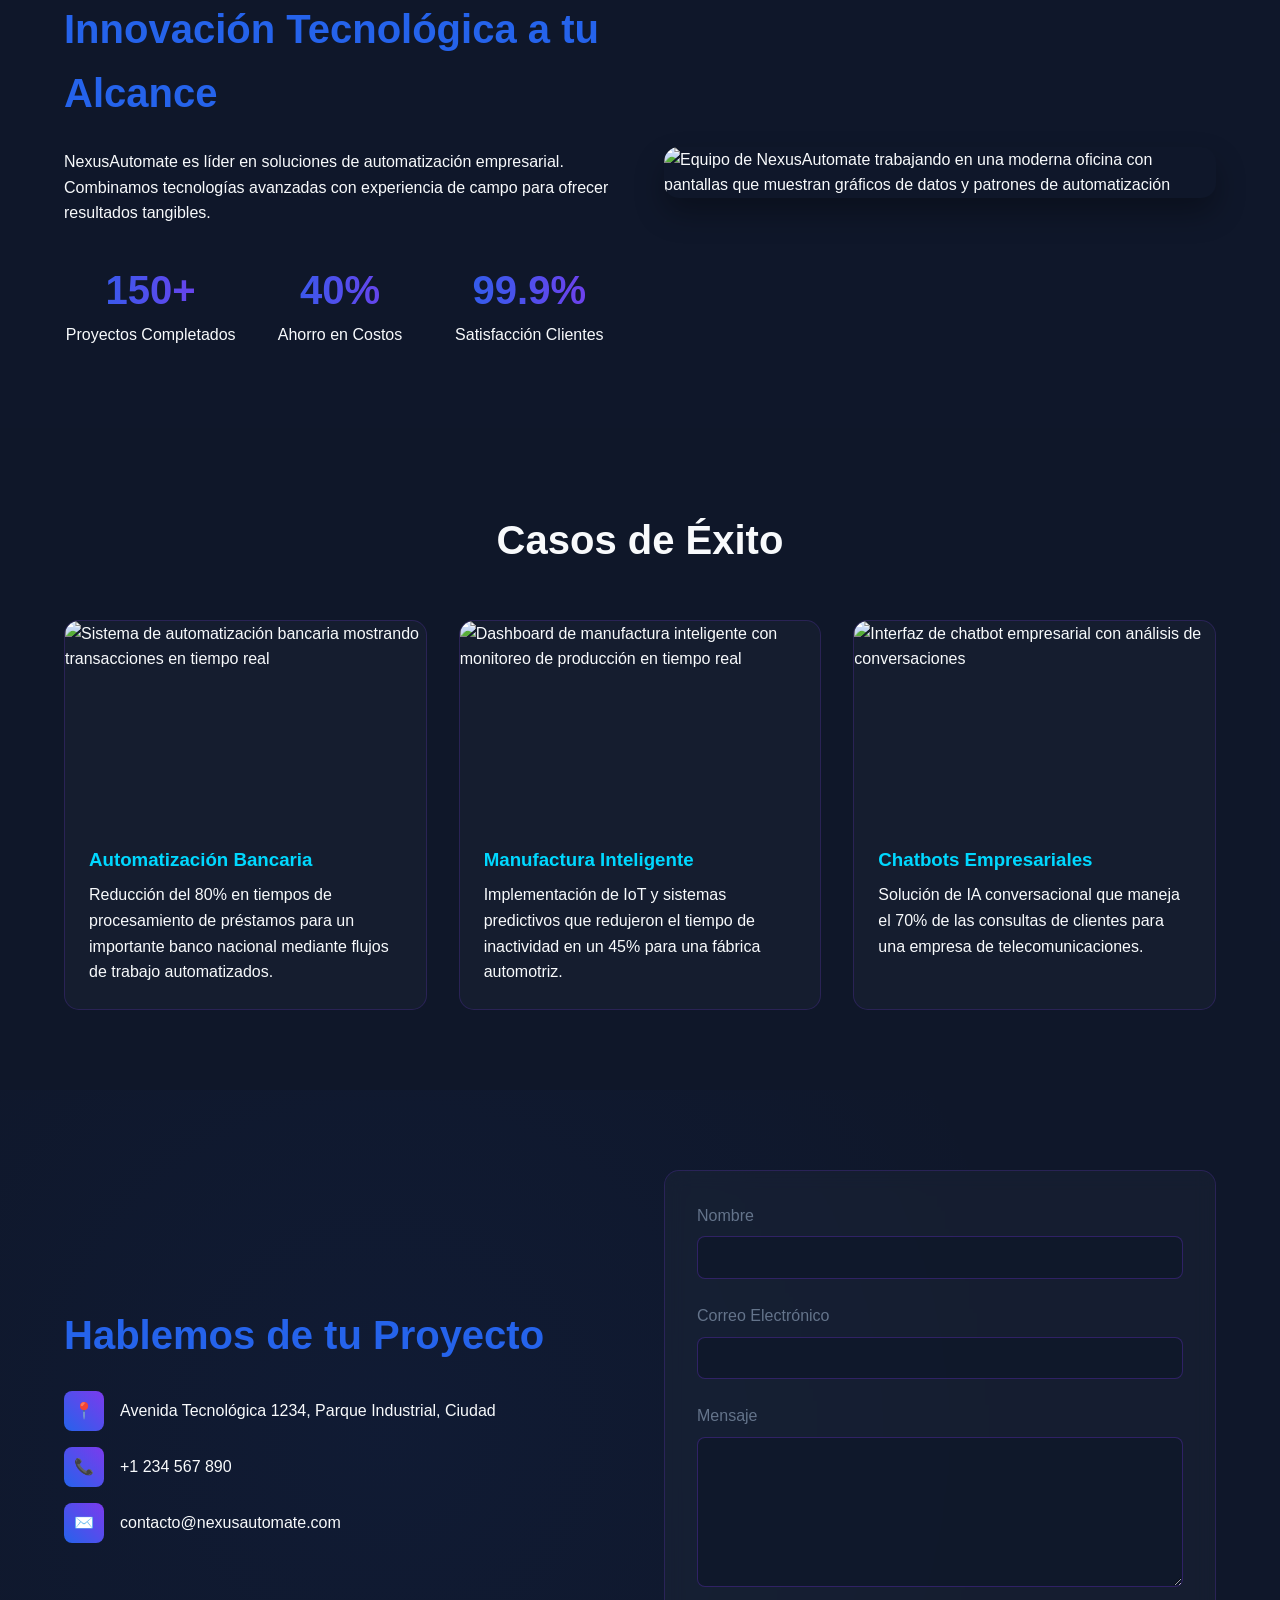
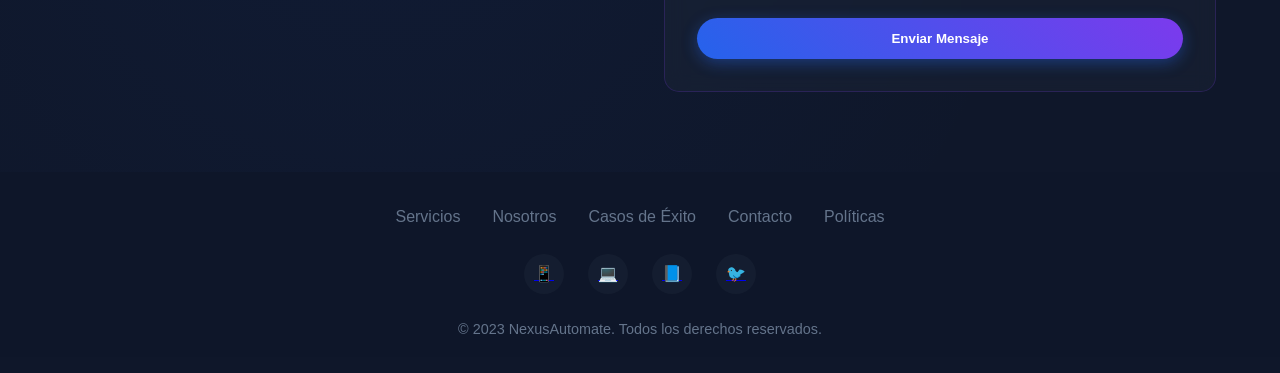
==== commit a1014250: "Add files via upload" ====
--- a/index.html
+++ b/index.html
@@ -207,4 +207,4 @@
         window.addEventListener('load', animateOnScroll);
     </script>
 </body>
-</html>
+</html>
--- a/style.css
+++ b/style.css
@@ -1,4 +1,4 @@
- :root {
+   :root {
             --primary: #2563eb;
             --primary-dark: #1d4ed8;
             --secondary: #7c3aed;
@@ -36,17 +36,20 @@
             justify-content: center;
             position: relative;
             overflow: hidden;
+            background-image: url(https://s03.s3c.es/imag/_v0/1200x675/6/4/d/IA-escribiendo-codigo.jpg) ; /* ¡Imagen de fondo agregada aquí! */
+            background-size: cover; /* Para cubrir todo el espacio */
+            background-position: center; /* Para centrar la imagen */
+            opacity: 89%;
         }
 
         .hero::before {
             content: '';
             position: absolute;
-            top: -50%;
-            left: -50%;
-            width: 200%;
-            height: 200%;
-            background: radial-gradient(circle, rgba(37,99,235,0.1) 0%, rgba(0,0,0,0) 70%);
-            animation: pulse 15s infinite alternate;
+            top: 0;
+            left: 0;
+            width: 100%;
+            height: 100%;
+            background-color: rgba(0, 0, 0, 0.4); /* Capa semi-transparente para mejor legibilidad del texto */
             z-index: -1;
         }
 
@@ -59,6 +62,8 @@
             text-align: center;
             max-width: 800px;
             margin: 0 auto;
+            position: relative; /* Asegura que el contenido esté sobre el fondo */
+            z-index: 1;
         }
 
         .hero h1 {
@@ -72,9 +77,8 @@
 
         .hero p {
             font-size: 1.2rem;
-            color: var(--gray);
+            color: var(--light); /* Asegura que el texto sea legible en el nuevo fondo */
             margin-bottom: 2rem;
-            color: white;
         }
 
         .cta-button {
@@ -326,7 +330,7 @@
         .form-group label {
             display: block;
             margin-bottom: 0.5rem;
-            color: var(--white);
+            color: var(--gray);
         }
 
         .form-control {
@@ -365,7 +369,7 @@
         }
 
         .footer-links a {
-            color: var(--white);
+            color: var(--gray);
             text-decoration: none;
             transition: color 0.3s ease;
         }
@@ -398,7 +402,7 @@
         }
 
         .copyright {
-            color: var(--white);
+            color: var(--gray);
             font-size: 0.9rem;
         }
 
@@ -448,9 +452,9 @@
 
         .floating {
             animation: float 6s ease-in-out infinite;
-           font-size: 3.5rem;
-            margin-bottom: 1.5rem;
             background: linear-gradient(45deg, var(--primary), var(--secondary));
+            font-size: 3.5rem;
+            margin-bottom: 1.5rem;
             -webkit-background-clip: text;
             -webkit-text-fill-color: transparent;
             line-height: 1.2;
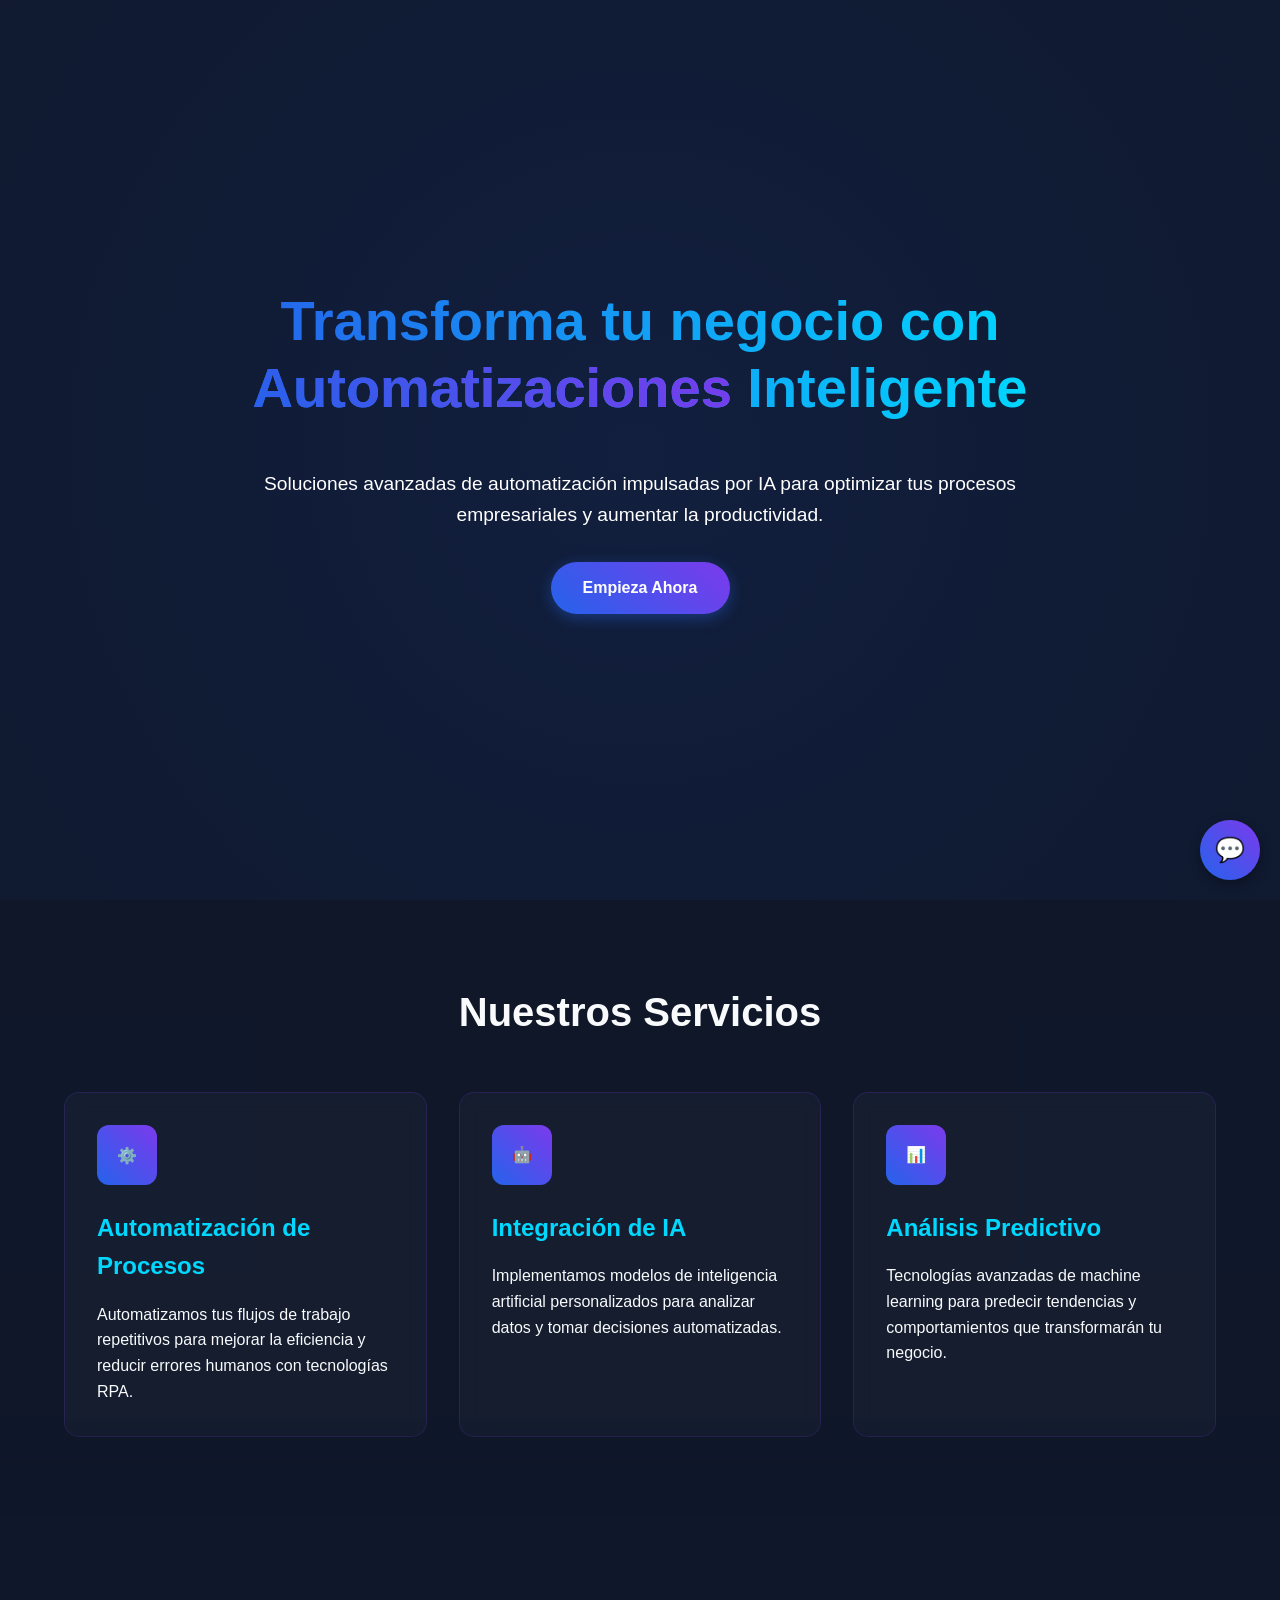
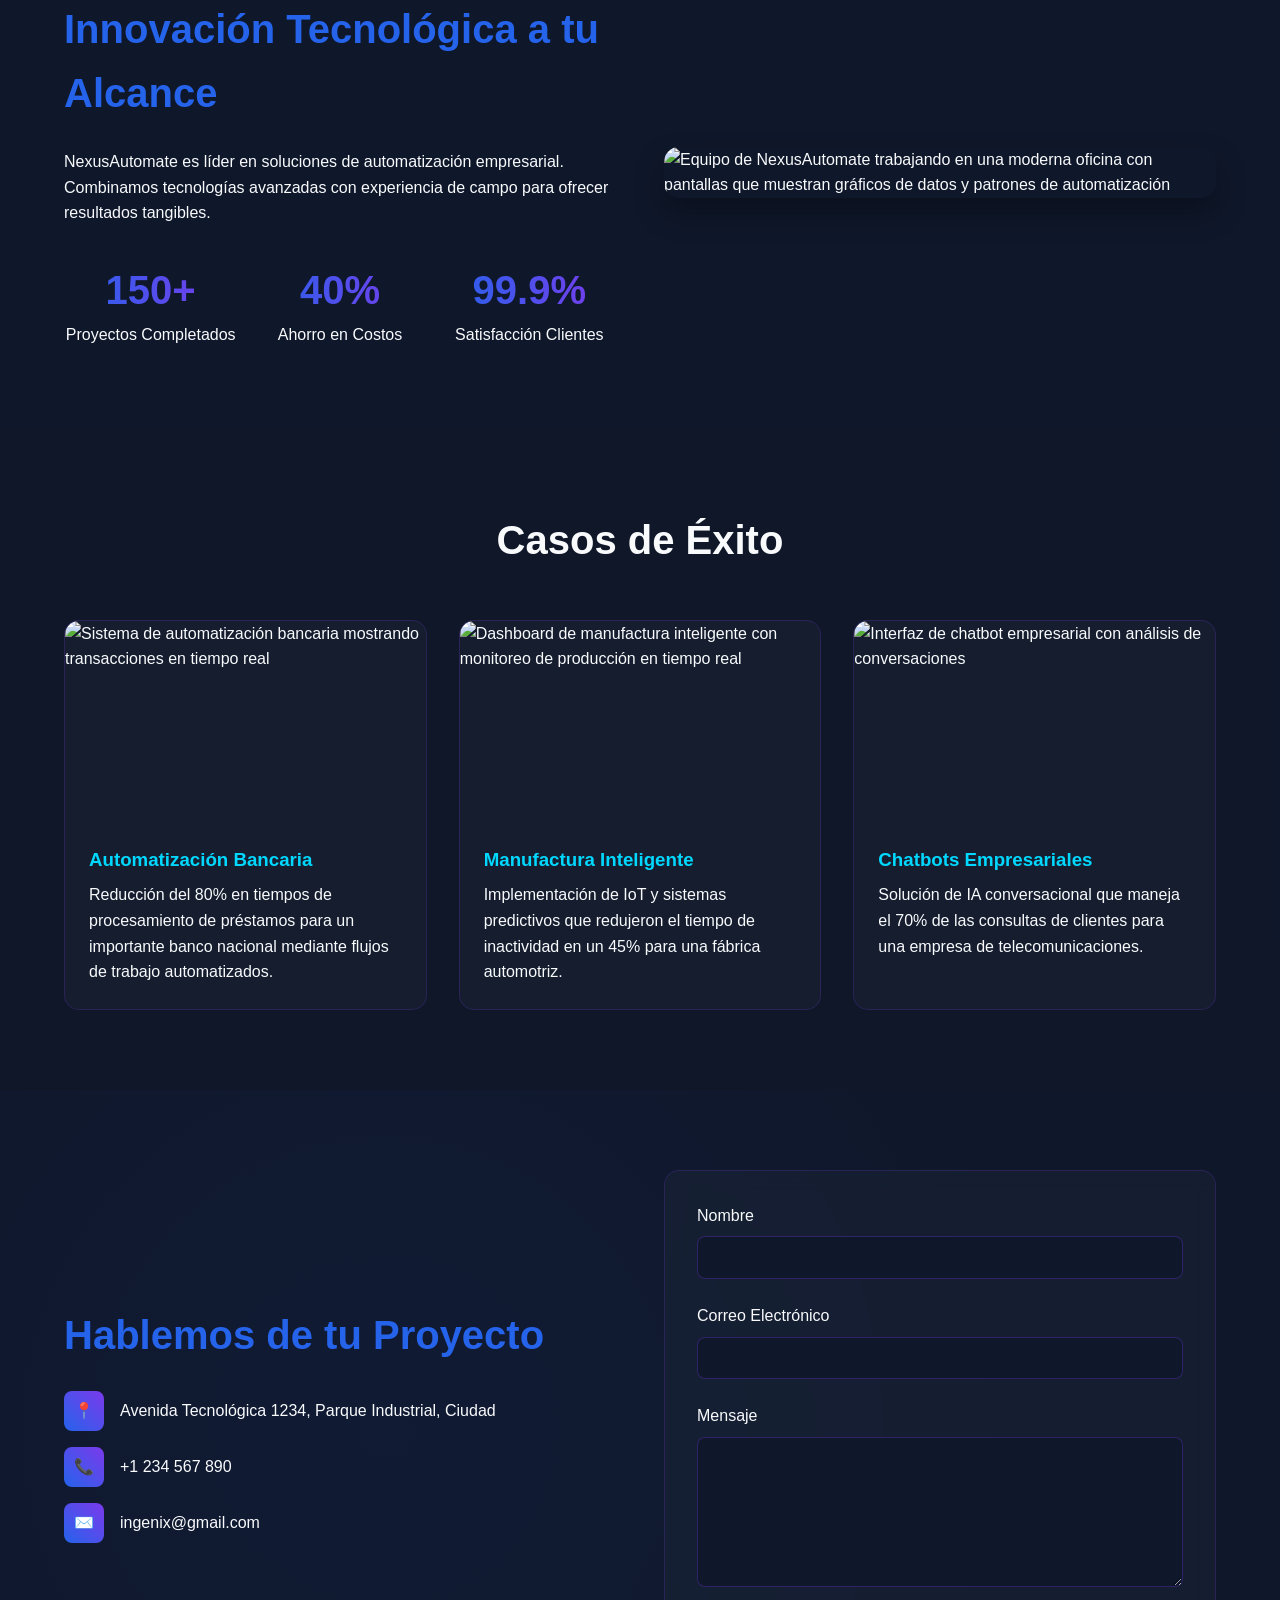
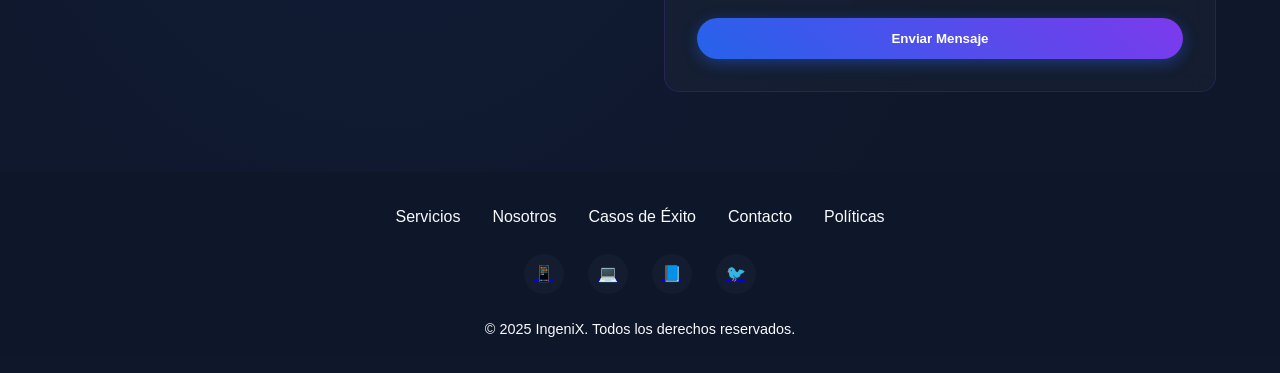
==== commit d4d38aea: "Web update de la web" ====
--- a/index.html
+++ b/index.html
@@ -9,7 +9,7 @@
 <body>
     <section class="hero">
         <div class="hero-content">
-            <h1>Transforma tu negocio con <span class="floating" style="display: inline-block;">Automatización</span> Inteligentes</h1>
+            <h1>Transforma tu negocio con <span class="floating" style="display: inline-block;">Automatizaciones</span> Inteligente</h1>
             <p>Soluciones avanzadas de automatización impulsadas por IA para optimizar tus procesos empresariales y aumentar la productividad.</p>
             <a href="#contact" class="cta-button">Empieza Ahora</a>
         </div>
@@ -102,6 +102,17 @@
         </div>
     </section>
 
+    <!-- CHATBOT SECTION - CORREGIDO -->
+    <div id="chat-button">💬</div>
+    <div id="chat-window">
+        <header>🤖 Jarvis Asistente Virtual</header>
+        <div id="chat-body"></div>
+        <div id="chat-input-container">
+            <input type="text" id="chat-input" placeholder="Escribe aquí..." />
+            <button id="send-button">➤</button>
+        </div>
+    </div>
+
     <section class="contact" id="contact">
         <div class="container">
             <div class="contact-container">
@@ -117,7 +128,7 @@
                     </div>
                     <div class="contact-item">
                         <div class="contact-icon">✉️</div>
-                        <div>contacto@nexusautomate.com</div>
+                        <div>ingenix@gmail.com</div>
                     </div>
                 </div>
                 <div class="contact-form">
@@ -157,54 +168,11 @@
                 <a href="#" class="social-link">🐦</a>
             </div>
             <div class="copyright">
-                © 2023 NexusAutomate. Todos los derechos reservados.
+                © 2025 IngeniX. Todos los derechos reservados.
             </div>
         </div>
     </footer>
 
-    <script>
-        // Smooth scrolling for anchor links
-        document.querySelectorAll('a[href^="#"]').forEach(anchor => {
-            anchor.addEventListener('click', function (e) {
-                e.preventDefault();
-
-                document.querySelector(this.getAttribute('href')).scrollIntoView({
-                    behavior: 'smooth'
-                });
-            });
-        });
-
-        // Form submission
-        document.getElementById('contactForm').addEventListener('submit', function(e) {
-            e.preventDefault();
-            alert('Gracias por tu mensaje. Nos pondremos en contacto contigo pronto.');
-            this.reset();
-        });
-
-        // Animation on scroll
-        function animateOnScroll() {
-            const elements = document.querySelectorAll('.service-card, .case-card, .stat-item');
-
-            elements.forEach(element => {
-                const elementPosition = element.getBoundingClientRect().top;
-                const screenPosition = window.innerHeight / 1.3;
-
-                if(elementPosition < screenPosition) {
-                    element.style.opacity = '1';
-                    element.style.transform = 'translateY(0)';
-                }
-            });
-        }
-
-        // Initialize elements with opacity 0 for animation
-        document.querySelectorAll('.service-card, .case-card, .stat-item').forEach(element => {
-            element.style.opacity = '0';
-            element.style.transform = 'translateY(20px)';
-            element.style.transition = 'all 0.6s ease';
-        });
-
-        window.addEventListener('scroll', animateOnScroll);
-        window.addEventListener('load', animateOnScroll);
-    </script>
+    <script src="index.js"></script>
 </body>
 </html>
--- a/style.css
+++ b/style.css
@@ -1,461 +1,706 @@
-   :root {
-            --primary: #2563eb;
-            --primary-dark: #1d4ed8;
-            --secondary: #7c3aed;
-            --accent: #00d8ff;
-            --dark: #0f172a;
-            --light: #f8fafc;
-            --gray: #64748b;
-            --success: #10b981;
-        }
-
-        * {
-            margin: 0;
-            padding: 0;
-            box-sizing: border-box;
-            font-family: 'Segoe UI', Tahoma, Geneva, Verdana, sans-serif;
-        }
-
-        body {
-            background-color: var(--dark);
-            color: var(--light);
-            line-height: 1.6;
-        }
-
-        .container {
-            width: 90%;
-            max-width: 1200px;
-            margin: 0 auto;
-        }
-
-        /* Hero Section */
-        .hero {
-            height: 100vh;
-            display: flex;
-            flex-direction: column;
-            justify-content: center;
-            position: relative;
-            overflow: hidden;
-            background-image: url(https://s03.s3c.es/imag/_v0/1200x675/6/4/d/IA-escribiendo-codigo.jpg) ; /* ¡Imagen de fondo agregada aquí! */
-            background-size: cover; /* Para cubrir todo el espacio */
-            background-position: center; /* Para centrar la imagen */
-            opacity: 89%;
-        }
-
-        .hero::before {
-            content: '';
-            position: absolute;
-            top: 0;
-            left: 0;
-            width: 100%;
-            height: 100%;
-            background-color: rgba(0, 0, 0, 0.4); /* Capa semi-transparente para mejor legibilidad del texto */
-            z-index: -1;
-        }
-
-        @keyframes pulse {
-            0% { transform: scale(1); opacity: 0.5; }
-            100% { transform: scale(1.2); opacity: 0.8; }
-        }
-
-        .hero-content {
-            text-align: center;
-            max-width: 800px;
-            margin: 0 auto;
-            position: relative; /* Asegura que el contenido esté sobre el fondo */
-            z-index: 1;
-        }
-
-        .hero h1 {
-            font-size: 3.5rem;
-            margin-bottom: 1.5rem;
-            background: linear-gradient(to right, var(--primary), var(--accent));
-            -webkit-background-clip: text;
-            -webkit-text-fill-color: transparent;
-            line-height: 1.2;
-        }
-
-        .hero p {
-            font-size: 1.2rem;
-            color: var(--light); /* Asegura que el texto sea legible en el nuevo fondo */
-            margin-bottom: 2rem;
-        }
-
-        .cta-button {
-            display: inline-block;
-            padding: 0.8rem 2rem;
-            background: linear-gradient(45deg, var(--primary), var(--secondary));
-            color: white;
-            border-radius: 50px;
-            text-decoration: none;
-            font-weight: bold;
-            transition: all 0.3s ease;
-            border: none;
-            cursor: pointer;
-            box-shadow: 0 4px 15px rgba(37, 99, 235, 0.4);
-        }
-
-        .cta-button:hover {
-            transform: translateY(-3px);
-            box-shadow: 0 8px 20px rgba(37, 99, 235, 0.6);
-        }
-
-        /* Services Section */
-        .services {
-            padding: 5rem 0;
-            background-color: rgba(15, 23, 42, 0.8);
-            position: relative;
-        }
-
-        .services::after {
-            content: '';
-            position: absolute;
-            bottom: 0;
-            left: 0;
-            width: 100%;
-            height: 100px;
-            background: linear-gradient(to bottom, rgba(15,23,42,0), var(--dark));
-            z-index: 1;
-        }
-
-        .section-title {
-            text-align: center;
-            margin-bottom: 3rem;
-            font-size: 2.5rem;
-        }
-
-        .services-grid {
-            display: grid;
-            grid-template-columns: repeat(auto-fit, minmax(300px, 1fr));
-            gap: 2rem;
-        }
-
-        .service-card {
-            background: rgba(30, 41, 59, 0.4);
-            border-radius: 15px;
-            padding: 2rem;
-            transition: all 0.3s ease;
-            backdrop-filter: blur(10px);
-            border: 1px solid rgba(124, 58, 237, 0.2);
-        }
-
-        .service-card:hover {
-            transform: translateY(-10px);
-            box-shadow: 0 15px 30px rgba(37, 99, 235, 0.2);
-            border-color: rgba(124, 58, 237, 0.5);
-        }
-
-        .service-icon {
-            width: 60px;
-            height: 60px;
-            background: linear-gradient(45deg, var(--primary), var(--secondary));
-            border-radius: 12px;
-            display: flex;
-            align-items: center;
-            justify-content: center;
-            margin-bottom: 1.5rem;
-        }
-
-        .service-card h3 {
-            font-size: 1.5rem;
-            margin-bottom: 1rem;
-            color: var(--accent);
-        }
-
-        /* About Section */
-        .about {
-            padding: 5rem 0;
-            position: relative;
-        }
-
-        .about-content {
-            display: grid;
-            grid-template-columns: 1fr 1fr;
-            gap: 3rem;
-            align-items: center;
-        }
-
-        .about-image {
-            position: relative;
-            border-radius: 15px;
-            overflow: hidden;
-            box-shadow: 0 15px 30px rgba(0, 0, 0, 0.3);
-        }
-
-        .about-image img {
-            width: 100%;
-            height: auto;
-            display: block;
-        }
-
-        .about-text h2 {
-            font-size: 2.5rem;
-            margin-bottom: 1.5rem;
-            color: var(--primary);
-        }
-
-        .stats {
-            display: grid;
-            grid-template-columns: repeat(3, 1fr);
-            gap: 1rem;
-            margin-top: 2rem;
-        }
-
-        .stat-item {
-            text-align: center;
-        }
-
-        .stat-value {
-            font-size: 2.5rem;
-            font-weight: bold;
-            background: linear-gradient(to right, var(--primary), var(--secondary));
-            -webkit-background-clip: text;
-            -webkit-text-fill-color: transparent;
-        }
-
-        /* Case Studies */
-        .case-studies {
-            padding: 5rem 0;
-            background: rgba(15, 23, 42, 0.8);
-        }
-
-        .case-grid {
-            display: grid;
-            grid-template-columns: repeat(auto-fit, minmax(300px, 1fr));
-            gap: 2rem;
-        }
-
-        .case-card {
-            background: rgba(30, 41, 59, 0.4);
-            border-radius: 15px;
-            overflow: hidden;
-            transition: all 0.3s ease;
-            border: 1px solid rgba(124, 58, 237, 0.2);
-        }
-
-        .case-card:hover {
-            transform: translateY(-10px);
-            box-shadow: 0 15px 30px rgba(37, 99, 235, 0.2);
-        }
-
-        .case-image {
-            height: 200px;
-            overflow: hidden;
-        }
-
-        .case-image img {
-            width: 100%;
-            height: 100%;
-            object-fit: cover;
-            transition: transform 0.5s ease;
-        }
-
-        .case-card:hover .case-image img {
-            transform: scale(1.1);
-        }
-
-        .case-content {
-            padding: 1.5rem;
-        }
-
-        .case-content h3 {
-            margin-bottom: 0.5rem;
-            color: var(--accent);
-        }
-
-        /* Contact Section */
-        .contact {
-            padding: 5rem 0;
-            position: relative;
-        }
-
-        .contact::before {
-            content: '';
-            position: absolute;
-            top: 0;
-            left: 0;
-            width: 100%;
-            height: 100%;
-            background: radial-gradient(circle at 30% 50%, rgba(37,99,235,0.05) 0%, rgba(0,0,0,0) 70%);
-            z-index: -1;
-        }
-
-        .contact-container {
-            display: grid;
-            grid-template-columns: 1fr 1fr;
-            gap: 3rem;
-        }
-
-        .contact-info {
-            display: flex;
-            flex-direction: column;
-            justify-content: center;
-        }
-
-        .contact-info h2 {
-            font-size: 2.5rem;
-            margin-bottom: 1.5rem;
-            color: var(--primary);
-        }
-
-        .contact-item {
-            display: flex;
-            align-items: center;
-            margin-bottom: 1rem;
-        }
-
-        .contact-icon {
-            width: 40px;
-            height: 40px;
-            background: linear-gradient(45deg, var(--primary), var(--secondary));
-            border-radius: 8px;
-            display: flex;
-            align-items: center;
-            justify-content: center;
-            margin-right: 1rem;
-        }
-
-        .contact-form {
-            background: rgba(30, 41, 59, 0.4);
-            border-radius: 15px;
-            padding: 2rem;
-            backdrop-filter: blur(10px);
-            border: 1px solid rgba(124, 58, 237, 0.2);
-        }
-
-        .form-group {
-            margin-bottom: 1.5rem;
-        }
-
-        .form-group label {
-            display: block;
-            margin-bottom: 0.5rem;
-            color: var(--gray);
-        }
-
-        .form-control {
-            width: 100%;
-            padding: 0.8rem 1rem;
-            background: rgba(15, 23, 42, 0.7);
-            border: 1px solid rgba(124, 58, 237, 0.3);
-            border-radius: 8px;
-            color: white;
-            transition: all 0.3s ease;
-        }
-
-        .form-control:focus {
-            outline: none;
-            border-color: var(--accent);
-            box-shadow: 0 0 10px rgba(0, 216, 255, 0.3);
-        }
-
-        textarea.form-control {
-            min-height: 150px;
-            resize: vertical;
-        }
-
-        /* Footer */
-        footer {
-            padding: 2rem 0;
-            background: rgba(15, 23, 42, 0.9);
-            text-align: center;
-        }
-
-        .footer-links {
-            display: flex;
-            justify-content: center;
-            gap: 2rem;
-            margin-bottom: 1.5rem;
-        }
-
-        .footer-links a {
-            color: var(--gray);
-            text-decoration: none;
-            transition: color 0.3s ease;
-        }
-
-        .footer-links a:hover {
-            color: var(--accent);
-        }
-
-        .social-links {
-            display: flex;
-            justify-content: center;
-            gap: 1.5rem;
-            margin-bottom: 1.5rem;
-        }
-
-        .social-link {
-            width: 40px;
-            height: 40px;
-            background: rgba(30, 41, 59, 0.4);
-            border-radius: 50%;
-            display: flex;
-            align-items: center;
-            justify-content: center;
-            transition: all 0.3s ease;
-        }
-
-        .social-link:hover {
-            background: linear-gradient(45deg, var(--primary), var(--secondary));
-            transform: translateY(-5px);
-        }
-
-        .copyright {
-            color: var(--gray);
-            font-size: 0.9rem;
-        }
-
-        /* Responsive Design */
-        @media (max-width: 992px) {
-            .hero h1 {
-                font-size: 2.8rem;
-            }
-
-            .about-content {
-                grid-template-columns: 1fr;
-            }
-
-            .about-image {
-                order: -1;
-            }
-
-            .contact-container {
-                grid-template-columns: 1fr;
-            }
-        }
-
-        @media (max-width: 768px) {
-            .hero h1 {
-                font-size: 2.2rem;
-            }
-
-            .hero p {
-                font-size: 1rem;
-            }
-
-            .section-title {
-                font-size: 2rem;
-            }
-
-            .stats {
-                grid-template-columns: 1fr;
-                gap: 1.5rem;
-            }
-        }
-
-        /* Animations */
-        @keyframes float {
-            0%, 100% { transform: translateY(0); }
-            50% { transform: translateY(-20px); }
-        }
-
-        .floating {
-            animation: float 6s ease-in-out infinite;
-            background: linear-gradient(45deg, var(--primary), var(--secondary));
-            font-size: 3.5rem;
-            margin-bottom: 1.5rem;
-            -webkit-background-clip: text;
-            -webkit-text-fill-color: transparent;
-            line-height: 1.2;
-        }+:root {
+    --primary: #2563eb;
+    --primary-dark: #1d4ed8;
+    --secondary: #7c3aed;
+    --accent: #00d8ff;
+    --dark: #0f172a;
+    --light: #f8fafc;
+    --gray: #64748b;
+    --success: #10b981;
+}
+
+* {
+    margin: 0;
+    padding: 0;
+    box-sizing: border-box;
+    font-family: 'Segoe UI', Tahoma, Geneva, Verdana, sans-serif;
+}
+
+body {
+    background-color: var(--dark);
+    color: var(--light);
+    line-height: 1.6;
+}
+
+.container {
+    width: 90%;
+    max-width: 1200px;
+    margin: 0 auto;
+}
+
+/* Hero Section */
+.hero {
+    height: 100vh;
+    display: flex;
+    flex-direction: column;
+    justify-content: center;
+    position: relative;
+    overflow: hidden;
+}
+
+.hero::before {
+    content: '';
+    position: absolute;
+    top: -50%;
+    left: -50%;
+    width: 200%;
+    height: 200%;
+    background: radial-gradient(circle, rgba(37, 99, 235, 0.1) 0%, rgba(0, 0, 0, 0) 70%);
+    animation: pulse 15s infinite alternate;
+    z-index: -1;
+}
+
+@keyframes pulse {
+    0% {
+        transform: scale(1);
+        opacity: 0.5;
+    }
+    100% {
+        transform: scale(1.2);
+        opacity: 0.8;
+    }
+}
+
+.hero-content {
+    text-align: center;
+    max-width: 800px;
+    margin: 0 auto;
+}
+
+.hero h1 {
+    font-size: 3.5rem;
+    margin-bottom: 1.5rem;
+    background: linear-gradient(to right, var(--primary), var(--accent));
+    -webkit-background-clip: text;
+    -webkit-text-fill-color: transparent;
+    line-height: 1.2;
+}
+
+.hero p {
+    font-size: 1.2rem;
+    color: var(--gray);
+    margin-bottom: 2rem;
+    color: white;
+}
+
+.cta-button {
+    display: inline-block;
+    padding: 0.8rem 2rem;
+    background: linear-gradient(45deg, var(--primary), var(--secondary));
+    color: white;
+    border-radius: 50px;
+    text-decoration: none;
+    font-weight: bold;
+    transition: all 0.3s ease;
+    border: none;
+    cursor: pointer;
+    box-shadow: 0 4px 15px rgba(37, 99, 235, 0.4);
+}
+
+.cta-button:hover {
+    transform: translateY(-3px);
+    box-shadow: 0 8px 20px rgba(37, 99, 235, 0.6);
+}
+
+/* Services Section */
+.services {
+    padding: 5rem 0;
+    background-color: rgba(15, 23, 42, 0.8);
+    position: relative;
+}
+
+.services::after {
+    content: '';
+    position: absolute;
+    bottom: 0;
+    left: 0;
+    width: 100%;
+    height: 100px;
+    background: linear-gradient(to bottom, rgba(15, 23, 42, 0), var(--dark));
+    z-index: 1;
+}
+
+.section-title {
+    text-align: center;
+    margin-bottom: 3rem;
+    font-size: 2.5rem;
+}
+
+.services-grid {
+    display: grid;
+    grid-template-columns: repeat(auto-fit, minmax(300px, 1fr));
+    gap: 2rem;
+}
+
+.service-card {
+    background: rgba(30, 41, 59, 0.4);
+    border-radius: 15px;
+    padding: 2rem;
+    transition: all 0.3s ease;
+    backdrop-filter: blur(10px);
+    border: 1px solid rgba(124, 58, 237, 0.2);
+}
+
+.service-card:hover {
+    transform: translateY(-10px);
+    box-shadow: 0 15px 30px rgba(37, 99, 235, 0.2);
+    border-color: rgba(124, 58, 237, 0.5);
+}
+
+.service-icon {
+    width: 60px;
+    height: 60px;
+    background: linear-gradient(45deg, var(--primary), var(--secondary));
+    border-radius: 12px;
+    display: flex;
+    align-items: center;
+    justify-content: center;
+    margin-bottom: 1.5rem;
+}
+
+.service-card h3 {
+    font-size: 1.5rem;
+    margin-bottom: 1rem;
+    color: var(--accent);
+}
+
+/* About Section */
+.about {
+    padding: 5rem 0;
+    position: relative;
+}
+
+.about-content {
+    display: grid;
+    grid-template-columns: 1fr 1fr;
+    gap: 3rem;
+    align-items: center;
+}
+
+.about-image {
+    position: relative;
+    border-radius: 15px;
+    overflow: hidden;
+    box-shadow: 0 15px 30px rgba(0, 0, 0, 0.3);
+}
+
+.about-image img {
+    width: 100%;
+    height: auto;
+    display: block;
+}
+
+.about-text h2 {
+    font-size: 2.5rem;
+    margin-bottom: 1.5rem;
+    color: var(--primary);
+}
+
+.stats {
+    display: grid;
+    grid-template-columns: repeat(3, 1fr);
+    gap: 1rem;
+    margin-top: 2rem;
+}
+
+.stat-item {
+    text-align: center;
+}
+
+.stat-value {
+    font-size: 2.5rem;
+    font-weight: bold;
+    background: linear-gradient(to right, var(--primary), var(--secondary));
+    -webkit-background-clip: text;
+    -webkit-text-fill-color: transparent;
+}
+
+/* Case Studies */
+.case-studies {
+    padding: 5rem 0;
+    background: rgba(15, 23, 42, 0.8);
+}
+
+.case-grid {
+    display: grid;
+    grid-template-columns: repeat(auto-fit, minmax(300px, 1fr));
+    gap: 2rem;
+}
+
+.case-card {
+    background: rgba(30, 41, 59, 0.4);
+    border-radius: 15px;
+    overflow: hidden;
+    transition: all 0.3s ease;
+    border: 1px solid rgba(124, 58, 237, 0.2);
+}
+
+.case-card:hover {
+    transform: translateY(-10px);
+    box-shadow: 0 15px 30px rgba(37, 99, 235, 0.2);
+}
+
+.case-image {
+    height: 200px;
+    overflow: hidden;
+}
+
+.case-image img {
+    width: 100%;
+    height: 100%;
+    object-fit: cover;
+    transition: transform 0.5s ease;
+}
+
+.case-card:hover .case-image img {
+    transform: scale(1.1);
+}
+
+.case-content {
+    padding: 1.5rem;
+}
+
+.case-content h3 {
+    margin-bottom: 0.5rem;
+    color: var(--accent);
+}
+
+/* Contact Section */
+.contact {
+    padding: 5rem 0;
+    position: relative;
+}
+
+.contact::before {
+    content: '';
+    position: absolute;
+    top: 0;
+    left: 0;
+    width: 100%;
+    height: 100%;
+    background: radial-gradient(circle at 30% 50%, rgba(37, 99, 235, 0.05) 0%, rgba(0, 0, 0, 0) 70%);
+    z-index: -1;
+}
+
+.contact-container {
+    display: grid;
+    grid-template-columns: 1fr 1fr;
+    gap: 3rem;
+}
+
+.contact-info {
+    display: flex;
+    flex-direction: column;
+    justify-content: center;
+}
+
+.contact-info h2 {
+    font-size: 2.5rem;
+    margin-bottom: 1.5rem;
+    color: var(--primary);
+}
+
+.contact-item {
+    display: flex;
+    align-items: center;
+    margin-bottom: 1rem;
+}
+
+.contact-icon {
+    width: 40px;
+    height: 40px;
+    background: linear-gradient(45deg, var(--primary), var(--secondary));
+    border-radius: 8px;
+    display: flex;
+    align-items: center;
+    justify-content: center;
+    margin-right: 1rem;
+}
+
+.contact-form {
+    background: rgba(30, 41, 59, 0.4);
+    border-radius: 15px;
+    padding: 2rem;
+    backdrop-filter: blur(10px);
+    border: 1px solid rgba(124, 58, 237, 0.2);
+}
+
+.form-group {
+    margin-bottom: 1.5rem;
+}
+
+.form-group label {
+    display: block;
+    margin-bottom: 0.5rem;
+    color: var(--white);
+}
+
+.form-control {
+    width: 100%;
+    padding: 0.8rem 1rem;
+    background: rgba(15, 23, 42, 0.7);
+    border: 1px solid rgba(124, 58, 237, 0.3);
+    border-radius: 8px;
+    color: white;
+    transition: all 0.3s ease;
+}
+
+.form-control:focus {
+    outline: none;
+    border-color: var(--accent);
+    box-shadow: 0 0 10px rgba(0, 216, 255, 0.3);
+}
+
+textarea.form-control {
+    min-height: 150px;
+    resize: vertical;
+}
+
+/* Footer */
+footer {
+    padding: 2rem 0;
+    background: rgba(15, 23, 42, 0.9);
+    text-align: center;
+}
+
+.footer-links {
+    display: flex;
+    justify-content: center;
+    gap: 2rem;
+    margin-bottom: 1.5rem;
+}
+
+.footer-links a {
+    color: var(--white);
+    text-decoration: none;
+    transition: color 0.3s ease;
+}
+
+.footer-links a:hover {
+    color: var(--accent);
+}
+
+.social-links {
+    display: flex;
+    justify-content: center;
+    gap: 1.5rem;
+    margin-bottom: 1.5rem;
+}
+
+.social-link {
+    width: 40px;
+    height: 40px;
+    background: rgba(30, 41, 59, 0.4);
+    border-radius: 50%;
+    display: flex;
+    align-items: center;
+    justify-content: center;
+    transition: all 0.3s ease;
+}
+
+.social-link:hover {
+    background: linear-gradient(45deg, var(--primary), var(--secondary));
+    transform: translateY(-5px);
+}
+
+.copyright {
+    color: var(--white);
+    font-size: 0.9rem;
+}
+
+/* ====================== CHATBOT STYLES - CORREGIDO ====================== */
+
+/* Botón flotante del chat */
+#chat-button {
+    position: fixed;
+    bottom: 20px;
+    right: 20px;
+    width: 60px;
+    height: 60px;
+    border-radius: 50%;
+    background: linear-gradient(45deg, var(--primary), var(--secondary));
+    color: white;
+    font-size: 24px;
+    display: flex;
+    justify-content: center;
+    align-items: center;
+    cursor: pointer;
+    box-shadow: 0 4px 12px rgba(0,0,0,0.3);
+    transition: all 0.3s ease;
+    z-index: 9999;
+    border: none;
+    outline: none;
+}
+
+#chat-button:hover {
+    transform: scale(1.05);
+    box-shadow: 0 6px 20px rgba(37, 99, 235, 0.4);
+}
+
+#chat-button:active {
+    transform: scale(0.95);
+}
+
+/* Ventana del chat */
+#chat-window {
+    position: fixed;
+    bottom: 90px;
+    right: 20px;
+    width: 350px;
+    height: 450px;
+    background:var(--dark);
+    border-radius: 12px;
+    box-shadow: 0 8px 32px rgba(0,0,0,0.3);
+    display: flex;
+    flex-direction: column;
+    overflow: hidden;
+    opacity: 0;
+    transform: translateY(20px) scale(0.8);
+    transition: all 0.3s cubic-bezier(0.68, -0.55, 0.265, 1.55);
+    pointer-events: none;
+    z-index: 9998;
+}
+
+#chat-window.show {
+    opacity: 1;
+    transform: translateY(0) scale(1);
+    pointer-events: auto;
+}
+
+/* Header del chat */
+#chat-window header {
+    background: linear-gradient(45deg, var(--primary), var(--secondary));
+    color: white;
+    padding: 15px;
+    font-weight: bold;
+    text-align: center;
+    font-size: 16px;
+    position: relative;
+}
+
+/* Cuerpo del chat */
+#chat-body {
+    flex: 1;
+    padding: 15px;
+    overflow-y: auto;
+    background: var(--dark);
+    color:black;
+    display: flex;
+    flex-direction: column;
+    gap: 10px;
+}
+
+/* Scrollbar personalizada para el chat */
+#chat-body::-webkit-scrollbar {
+    width: 6px;
+}
+
+#chat-body::-webkit-scrollbar-track {
+    background:var(--dark);
+}
+
+#chat-body::-webkit-scrollbar-thumb {
+    background: var(--primary);
+    border-radius: 3px;
+}
+
+#chat-body::-webkit-scrollbar-thumb:hover {
+    background: var(--primary-dark);
+}
+
+/* Mensajes del bot */
+.bot {
+    background: #e3f2fd;
+    border: 1px solid #2196f3;
+    padding: 10px 14px;
+    border-radius: 18px 18px 18px 4px;
+    margin-bottom: 8px;
+    max-width: 85%;
+    word-wrap: break-word;
+    align-self: flex-start;
+    opacity: 0;
+    transform: translateY(10px);
+    transition: all 0.3s ease;
+    font-size: 14px;
+    line-height: 1.4;
+}
+
+/* Mensajes del usuario */
+.user {
+    background: linear-gradient(45deg, var(--primary), var(--secondary));
+    color: white;
+    padding: 10px 14px;
+    border-radius: 18px 18px 4px 18px;
+    margin-bottom: 8px;
+    max-width: 85%;
+    word-wrap: break-word;
+    align-self: flex-end;
+    opacity: 0;
+    transform: translateY(10px);
+    transition: all 0.3s ease;
+    font-size: 14px;
+    line-height: 1.4;
+}
+
+/* Indicador de escritura */
+.typing-indicator {
+    background: #f0f0f0 !important;
+    border: 1px solid #ddd !important;
+    color: #666 !important;
+    font-style: italic;
+    animation: pulse-typing 1.5s infinite;
+}
+
+@keyframes pulse-typing {
+    0%, 100% { opacity: 0.6; }
+    50% { opacity: 1; }
+}
+
+/* Contenedor del input */
+#chat-input-container {
+    display: flex;
+    padding: 12px;
+    background:var(--dark);
+    align-items: center;
+    gap: 8px;
+}
+
+/* Input del chat */
+#chat-input {
+    flex: 1;
+    padding: 10px 15px;
+    border: 1px solid #ddd;
+    border-radius: 20px;
+    outline: none;
+    font-size: 14px;
+    transition: border-color 0.3s ease;
+    background: #f8f9fa;
+}
+
+#chat-input:focus {
+    border-color: var(--primary);
+    box-shadow: 0 0 0 2px rgba(37, 99, 235, 0.1);
+    background: white;
+}
+
+#chat-input::placeholder {
+    color: #999;
+}
+
+/* Botón de envío */
+#send-button {
+    background: linear-gradient(45deg, var(--primary), var(--secondary));
+    color: white;
+    border: none;
+    border-radius: 50%;
+    width: 40px;
+    height: 40px;
+    cursor: pointer;
+    display: flex;
+    align-items: center;
+    justify-content: center;
+    transition: all 0.2s ease;
+    font-size: 16px;
+}
+
+#send-button:hover {
+    transform: scale(1.05);
+    box-shadow: 0 2px 8px rgba(37, 99, 235, 0.3);
+}
+
+#send-button:active {
+    transform: scale(0.95);
+}
+
+/* Responsive Design */
+@media (max-width: 992px) {
+    .hero h1 {
+        font-size: 2.8rem;
+    }
+
+    .about-content {
+        grid-template-columns: 1fr;
+    }
+
+    .about-image {
+        order: -1;
+    }
+
+    .contact-container {
+        grid-template-columns: 1fr;
+    }
+}
+
+@media (max-width: 768px) {
+    .hero h1 {
+        font-size: 2.2rem;
+    }
+
+    .hero p {
+        font-size: 1rem;
+    }
+
+    .section-title {
+        font-size: 2rem;
+    }
+
+    .stats {
+        grid-template-columns: 1fr;
+        gap: 1.5rem;
+    }
+
+    /* Chat responsive */
+    #chat-window {
+        width: 320px;
+        height: 400px;
+        right: 10px;
+        bottom: 80px;
+    }
+
+    #chat-button {
+        right: 10px;
+        bottom: 10px;
+    }
+}
+
+@media (max-width: 480px) {
+    /* Chat en móviles pequeños */
+    #chat-window {
+        width: calc(100vw - 20px);
+        right: 10px;
+        left: 10px;
+        height: 350px;
+    }
+}
+
+/* Animaciones */
+@keyframes float {
+    0%, 100% {
+        transform: translateY(0);
+    }
+    50% {
+        transform: translateY(-20px);
+    }
+}
+
+.floating {
+    animation: float 6s ease-in-out infinite;
+    font-size: 3.5rem;
+    margin-bottom: 1.5rem;
+    background: linear-gradient(45deg, var(--primary), var(--secondary));
+    -webkit-background-clip: text;
+    -webkit-text-fill-color: transparent;
+    line-height: 1.2;
+}
+
+/* Animación de entrada de mensajes */
+@keyframes slideInMessage {
+    from {
+        opacity: 0;
+        transform: translateY(15px);
+    }
+    to {
+        opacity: 1;
+        transform: translateY(0);
+    }
+}
